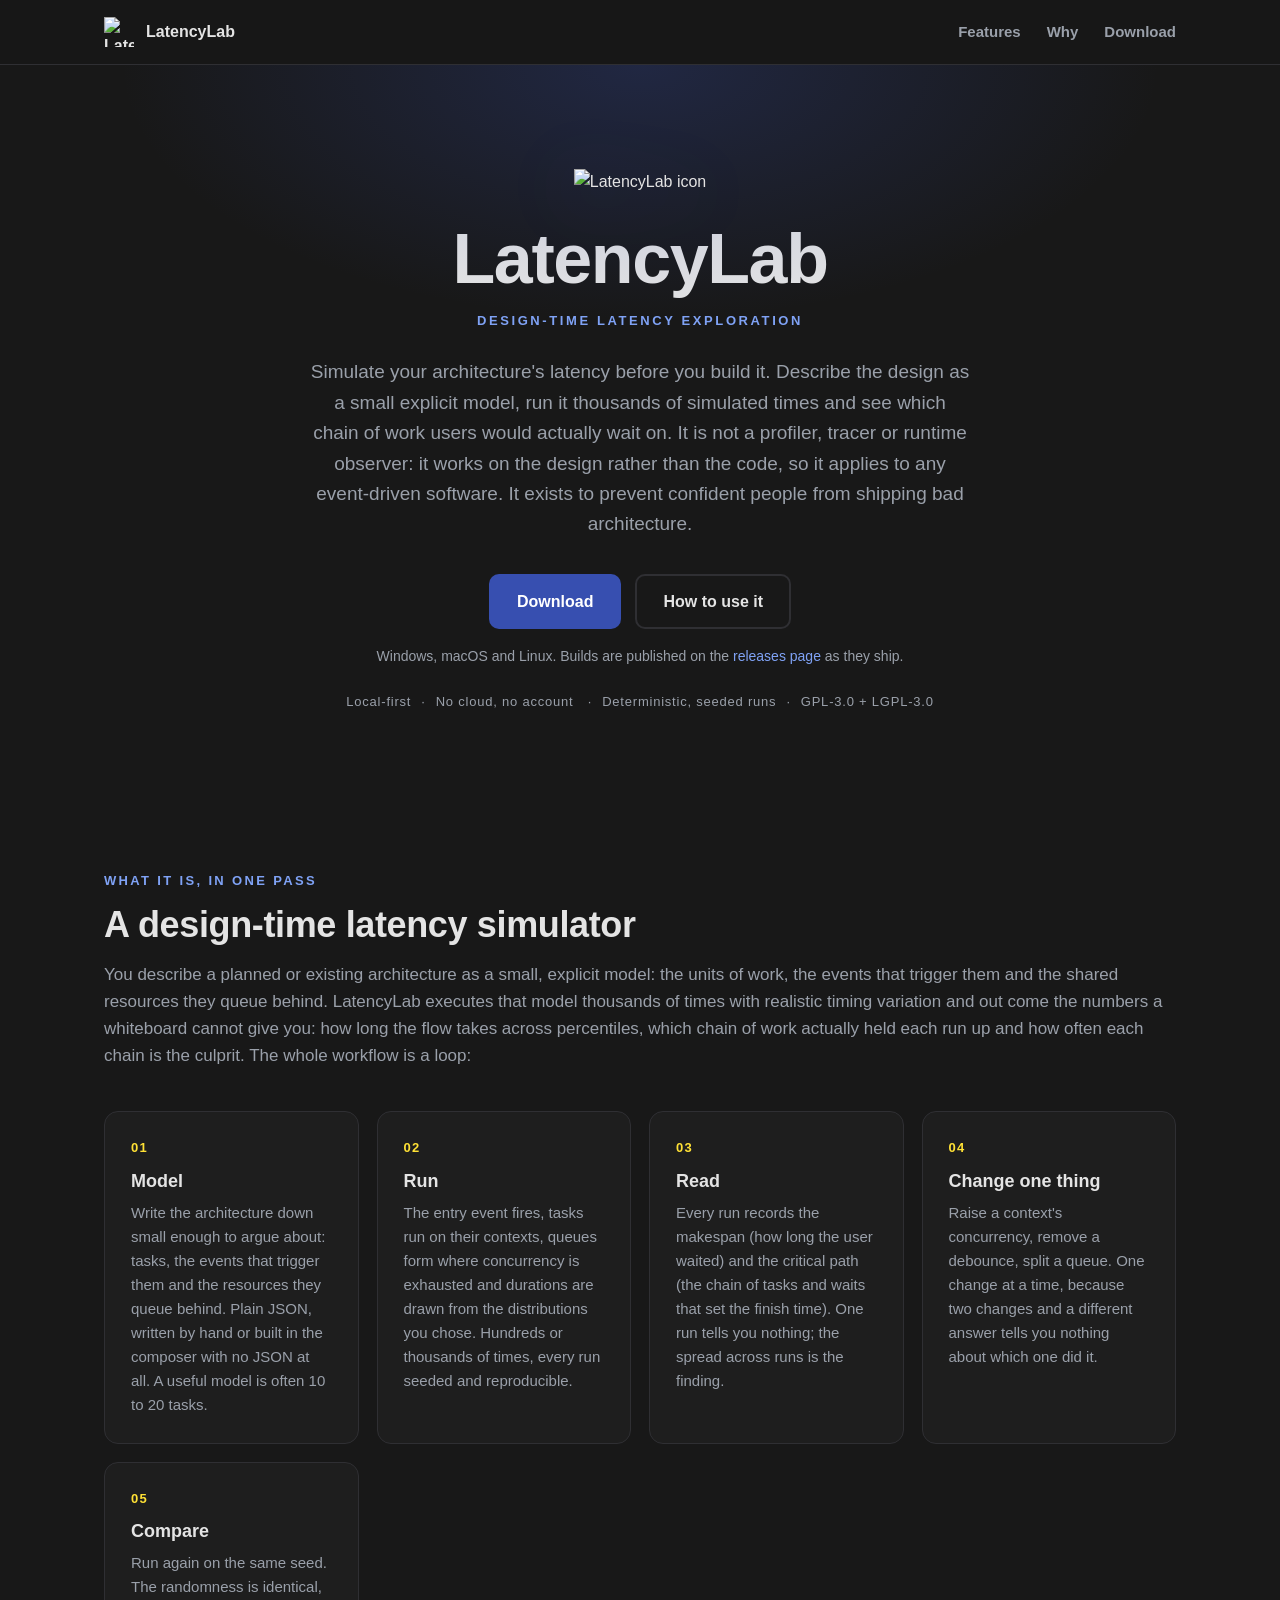
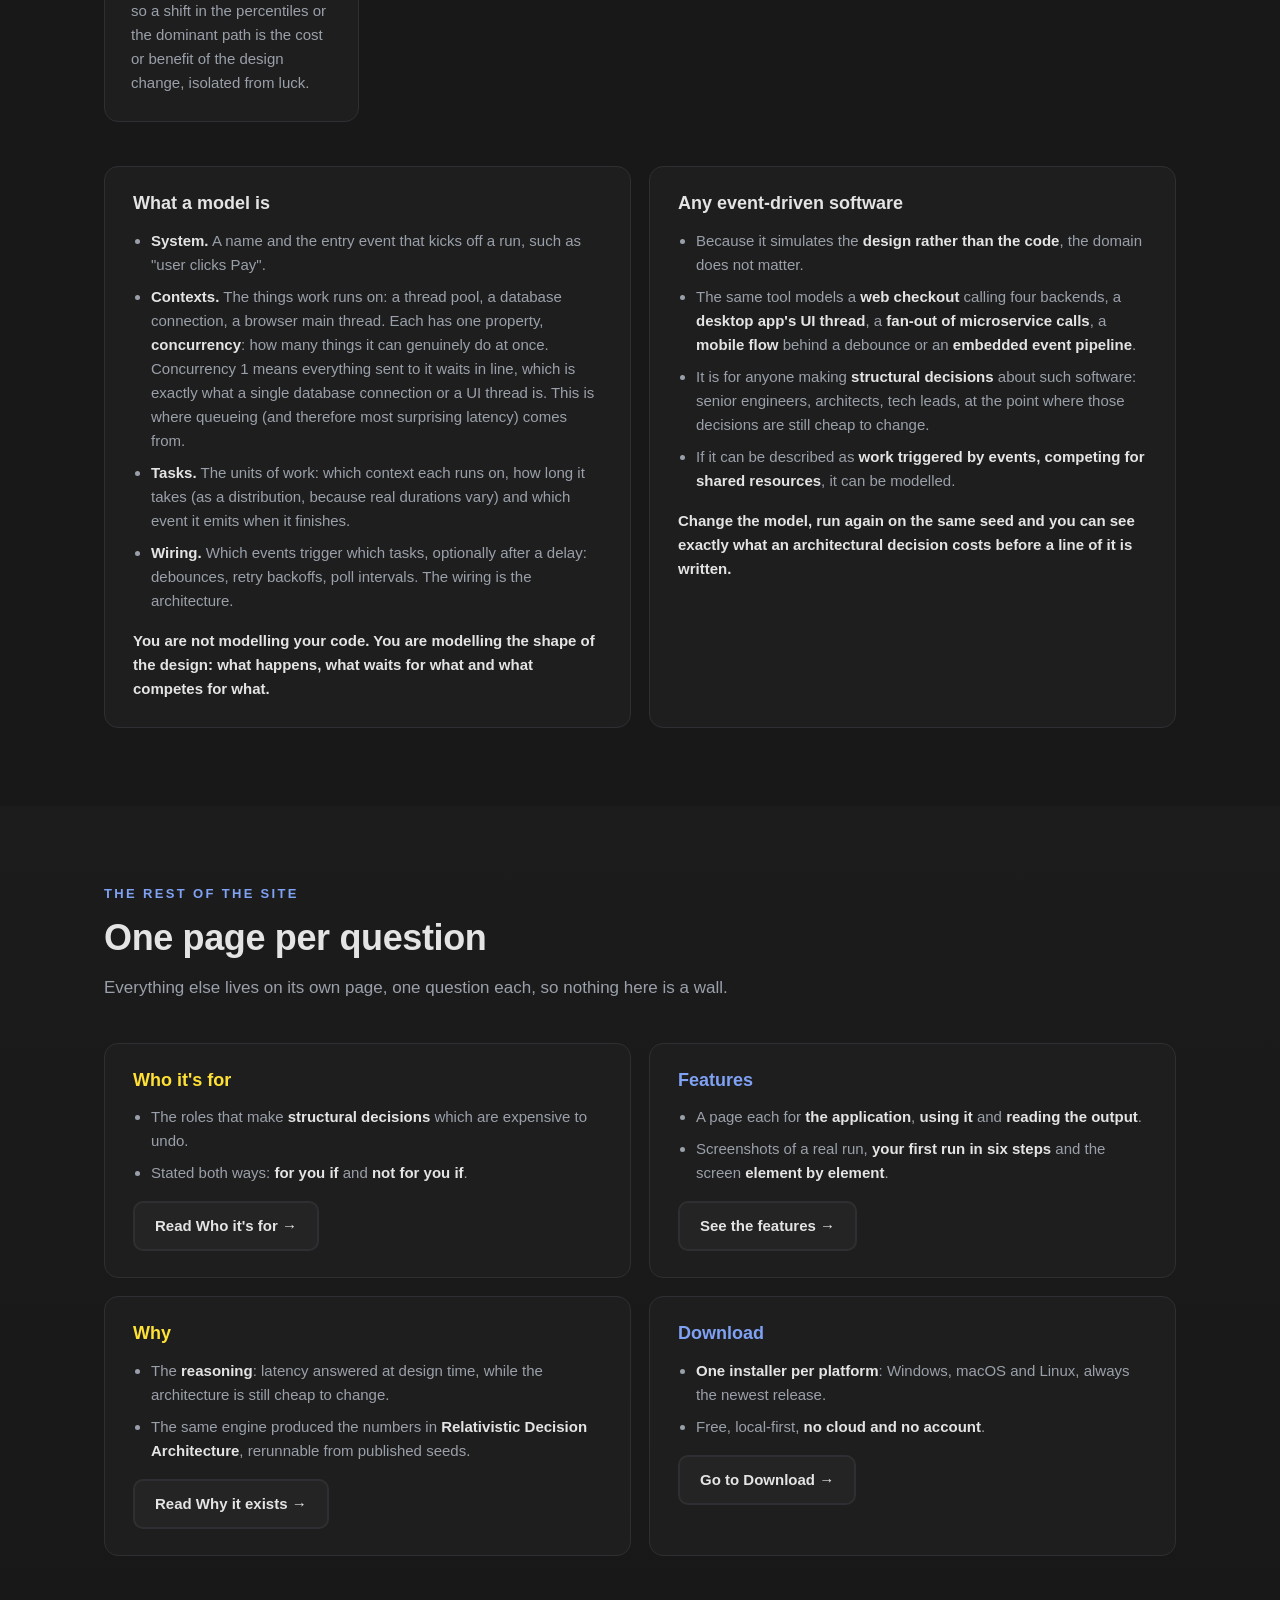
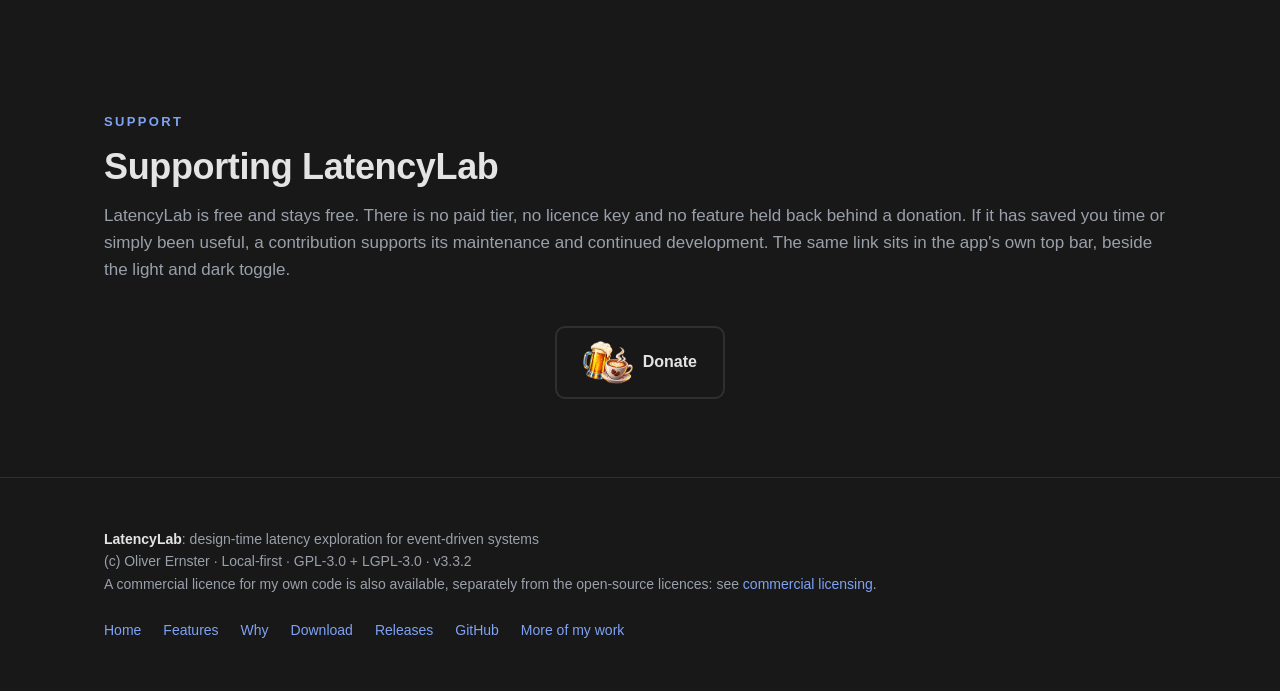
==== docs/index.html @ 225c3cfd "Keep the reading pause on focus and freeze input under a modal Focus reaching help or licence text d" ====
<!DOCTYPE html>
<html lang="en">
<head>
<meta charset="utf-8">
<meta name="viewport" content="width=device-width, initial-scale=1">
<title>LatencyLab: Design-Time Latency Exploration for Event-Driven Systems</title>
<meta name="description" content="LatencyLab simulates explicit models of your software architecture (tasks, events, queues, contention) thousands of times, to show where users would wait and why, before the code exists.">
<meta name="author" content="Oliver Ernster">
<meta name="robots" content="index, follow">
<meta name="theme-color" content="#181818">
<link rel="canonical" href="https://ernster.dev/latencylab/">
<meta property="og:type" content="website">
<meta property="og:site_name" content="LatencyLab">
<meta property="og:title" content="LatencyLab: Design-Time Latency Exploration for Event-Driven Systems">
<meta property="og:description" content="LatencyLab simulates explicit models of your software architecture (tasks, events, queues, contention) thousands of times, to show where users would wait and why, before the code exists.">
<meta property="og:url" content="https://ernster.dev/latencylab/">
<meta property="og:image" content="https://ernster.dev/latencylab/assets/latencylab-ui.png">
<meta property="og:image:alt" content="The LatencyLab UI showing a makespan distribution, critical-path frequencies and percentiles">
<meta name="twitter:card" content="summary_large_image">
<meta name="twitter:title" content="LatencyLab: Design-Time Latency Exploration">
<meta name="twitter:description" content="Simulate your architecture's latency before you build it. Models of tasks, events, queues and contention, run thousands of times to show where users would wait and why.">
<meta name="twitter:image" content="https://ernster.dev/latencylab/assets/latencylab-ui.png">
<link rel="icon" type="image/svg+xml" href="assets/latencylab.svg">
<link rel="stylesheet" href="styles.css?v=7b847c4937">
<script type="application/ld+json">{"@context": "https://schema.org", "@type": "SoftwareApplication", "name": "LatencyLab", "applicationCategory": "DeveloperApplication", "operatingSystem": "Windows, macOS, Linux", "description": "LatencyLab simulates explicit models of your software architecture (tasks, events, queues, contention) thousands of times, to show where users would wait and why, before the code exists.", "url": "https://ernster.dev/latencylab/", "image": "https://ernster.dev/latencylab/assets/latencylab-ui.png", "isAccessibleForFree": true, "offers": {"@type": "Offer", "price": "0", "priceCurrency": "GBP"}, "author": {"@type": "Person", "name": "Oliver Ernster", "url": "https://www.crankthecode.com/"}, "audience": {"@type": "Audience", "audienceType": "Senior engineers, software architects, CTOs and technical leaders"}, "keywords": "latency, simulation, design-time, event-driven systems, architecture, critical path, percentiles, deterministic scheduling", "license": "https://www.gnu.org/licenses/gpl-3.0.html"}</script>
</head>
<body>
<header class="nav">
  <div class="container nav-inner">
    <a class="brand" href="#top">
      <img src="assets/latencylab.svg" alt="LatencyLab icon">LatencyLab</a>
    <nav class="nav-links">
      <a href="features.html">Features</a>
      <a href="why.html">Why</a>
      <a href="download.html">Download</a>
    </nav>
  </div>
</header>
<main id="top">
  <section class="hero">
    <div class="container">
      <img class="logo" src="assets/latencylab.svg" alt="LatencyLab icon">
      <h1>LatencyLab</h1>
      <div class="tagline">Design-Time Latency Exploration</div>
      <p class="lede">Simulate your architecture's latency before you build it.
        Describe the design as a small explicit model, run it thousands of
        simulated times and see which chain of work users would actually wait
        on. It is not a profiler, tracer or runtime observer: it works on the
        design rather than the code, so it applies to any event-driven software.
        It exists to prevent confident people from shipping bad
        architecture.</p>
      <div class="cta">
        <a class="btn btn-primary" href="download.html">Download</a>
        <a class="btn btn-ghost" href="guide.html">How to use it</a>
      </div>
      <p class="release-note">Windows, macOS and Linux. Builds are published on the
        <a href="https://github.com/oernster/latencylab/releases">releases page</a> as they ship.</p>
      <div class="badges">
        <span>Local-first</span>·<span>No cloud, no account</span>
        ·<span>Deterministic, seeded runs</span>·<span>GPL-3.0 + LGPL-3.0</span>
      </div>
    </div>
  </section>

  <section id="onepass">
    <div class="container">
      <div class="eyebrow">What it is, in one pass</div>
      <h2 class="section-title">A design-time latency simulator</h2>
      <p class="section-sub">You describe a planned or existing architecture as
        a small, explicit model: the units of work, the events that trigger them
        and the shared resources they queue behind. LatencyLab executes that
        model thousands of times with realistic timing variation and out come
        the numbers a whiteboard cannot give you: how long the flow takes across
        percentiles, which chain of work actually held each run up and how often
        each chain is the culprit. The whole workflow is a loop:</p>
      <div class="features">
        <div class="feature"><div class="fnum">01</div><h3>Model</h3><p>Write the architecture down small enough to argue about: tasks, the events that trigger them and the resources they queue behind. Plain JSON, written by hand or built in the composer with no JSON at all. A useful model is often 10 to 20 tasks.</p></div>
        <div class="feature"><div class="fnum">02</div><h3>Run</h3><p>The entry event fires, tasks run on their contexts, queues form where concurrency is exhausted and durations are drawn from the distributions you chose. Hundreds or thousands of times, every run seeded and reproducible.</p></div>
        <div class="feature"><div class="fnum">03</div><h3>Read</h3><p>Every run records the makespan (how long the user waited) and the critical path (the chain of tasks and waits that set the finish time). One run tells you nothing; the spread across runs is the finding.</p></div>
        <div class="feature"><div class="fnum">04</div><h3>Change one thing</h3><p>Raise a context's concurrency, remove a debounce, split a queue. One change at a time, because two changes and a different answer tells you nothing about which one did it.</p></div>
        <div class="feature"><div class="fnum">05</div><h3>Compare</h3><p>Run again on the same seed. The randomness is identical, so a shift in the percentiles or the dominant path is the cost or benefit of the design change, isolated from luck.</p></div>
      </div>
      <div class="split">
        <div class="panel">
          <h3>What a model is</h3>
          <ul>
            <li><b>System.</b> A name and the entry event that kicks off a run, such as "user clicks Pay".</li>
            <li><b>Contexts.</b> The things work runs on: a thread pool, a database connection, a browser main thread. Each has one property, <b>concurrency</b>: how many things it can genuinely do at once. Concurrency 1 means everything sent to it waits in line, which is exactly what a single database connection or a UI thread is. This is where queueing (and therefore most surprising latency) comes from.</li>
            <li><b>Tasks.</b> The units of work: which context each runs on, how long it takes (as a distribution, because real durations vary) and which event it emits when it finishes.</li>
            <li><b>Wiring.</b> Which events trigger which tasks, optionally after a delay: debounces, retry backoffs, poll intervals. The wiring is the architecture.</li>
          </ul>
          <p>You are not modelling your code. You are modelling the shape of the design: what happens, what waits for what and what competes for what.</p>
        </div>
        <div class="panel">
          <h3>Any event-driven software</h3>
          <ul>
            <li>Because it simulates the <b>design rather than the code</b>, the domain does not matter.</li>
            <li>The same tool models a <b>web checkout</b> calling four backends, a <b>desktop app's UI thread</b>, a <b>fan-out of microservice calls</b>, a <b>mobile flow</b> behind a debounce or an <b>embedded event pipeline</b>.</li>
            <li>It is for anyone making <b>structural decisions</b> about such software: senior engineers, architects, tech leads, at the point where those decisions are still cheap to change.</li>
            <li>If it can be described as <b>work triggered by events, competing for shared resources</b>, it can be modelled.</li>
          </ul>
          <p>Change the model, run again on the same seed and you can see exactly what an architectural decision costs before a line of it is written.</p>
        </div>
      </div>
    </div>
  </section>

  <section id="explore" class="alt">
    <div class="container">
      <div class="eyebrow">The rest of the site</div>
      <h2 class="section-title">One page per question</h2>
      <p class="section-sub">Everything else lives on its own page, one question
        each, so nothing here is a wall.</p>
      <div class="split">
        <div class="panel is-for">
          <h3>Who it's for</h3>
          <ul>
            <li>The roles that make <b>structural decisions</b> which are expensive to undo.</li>
            <li>Stated both ways: <b>for you if</b> and <b>not for you if</b>.</li>
          </ul>
          <p><a class="btn btn-panel" href="who.html">Read Who it's for &rarr;</a></p>
        </div>
        <div class="panel not-for">
          <h3>Features</h3>
          <ul>
            <li>A page each for <b>the application</b>, <b>using it</b> and <b>reading the output</b>.</li>
            <li>Screenshots of a real run, <b>your first run in six steps</b> and the screen <b>element by element</b>.</li>
          </ul>
          <p><a class="btn btn-panel" href="features.html">See the features &rarr;</a></p>
        </div>
      </div>
      <div class="split">
        <div class="panel is-for">
          <h3>Why</h3>
          <ul>
            <li>The <b>reasoning</b>: latency answered at design time, while the architecture is still cheap to change.</li>
            <li>The same engine produced the numbers in <b>Relativistic Decision Architecture</b>, rerunnable from published seeds.</li>
          </ul>
          <p><a class="btn btn-panel" href="why.html">Read Why it exists &rarr;</a></p>
        </div>
        <div class="panel not-for">
          <h3>Download</h3>
          <ul>
            <li><b>One installer per platform</b>: Windows, macOS and Linux, always the newest release.</li>
            <li>Free, local-first, <b>no cloud and no account</b>.</li>
          </ul>
          <p><a class="btn btn-panel" href="download.html">Go to Download &rarr;</a></p>
        </div>
      </div>
    </div>
  </section>
  <section id="support">
    <div class="container">
      <div class="eyebrow">Support</div>
      <h2 class="section-title">Supporting LatencyLab</h2>
      <p class="section-sub">LatencyLab is free and stays free. There is no paid tier, no licence key and no
        feature held back behind a donation. If it has saved you time or simply been useful, a
        contribution supports its maintenance and continued development. The same link sits in
        the app's own top bar, beside the light and dark toggle.</p>
      <div class="cta">
        <a class="btn btn-ghost btn-donate" href="https://www.paypal.com/ncp/payment/Y275VZ7R2NUNW"><img src="donate.png" alt="">Donate</a>
      </div>
    </div>
  </section>
</main>
<footer>
  <div class="container footer-inner">
    <div>
      <strong>LatencyLab</strong>: design-time latency exploration for event-driven systems<br>
      (c) Oliver Ernster · Local-first · GPL-3.0 + LGPL-3.0 · v<!--VERSION-->3.3.2<!--/VERSION--><br>
      A commercial licence for my own code is also available, separately from the open-source licences: see <a href="https://ernster.dev/commercial-licensing.html">commercial licensing</a>.
    </div>
    <div class="footer-links">
      <a href="./">Home</a>
      <a href="features.html">Features</a>
      <a href="why.html">Why</a>
      <a href="download.html">Download</a>
      <a href="https://github.com/oernster/latencylab/releases">Releases</a>
      <a href="https://github.com/oernster/latencylab">GitHub</a>
      <a href="https://ernster.dev/">More of my work</a>
    </div>
  </div>
</footer>
</body>
</html>
---- docs/styles.css ----
/* LatencyLab GitHub Pages site. Dark, royal-blue-accented, matching the app
   theme: `--accent` is the application's `primary` token, the fill every
   filled control takes. */
:root {
  --bg: #181818;
  --surface: #1e1e1e;
  --raised: #242424;
  --border: #2f2f33;
  --text: #e4e4e4;
  --muted: #9aa0aa;
  --accent: #374fb0;
  --accent-bright: #7fa2f5;
  /* The application's own accent. Banana yellow, matching latencylab_ui's
     `accent` token; `--banana-ink` is what goes on top of it, because the
     yellow is far too light to carry white. */
  --banana: #ffe135;
  --banana-bright: #ffee7a;
  --banana-ink: #1a1a1a;
  --maxw: 1120px;
  --radius: 14px;
  --font: -apple-system, BlinkMacSystemFont, "Segoe UI", Roboto, Inter,
    "Helvetica Neue", Arial, sans-serif;
  --mono: "SFMono-Regular", "Consolas", "Liberation Mono", Menlo, monospace;
}
* { box-sizing: border-box; }
html { scroll-behavior: smooth; }
body {
  margin: 0;
  background: var(--bg);
  color: var(--text);
  font-family: var(--font);
  line-height: 1.6;
  -webkit-font-smoothing: antialiased;
}
a { color: var(--accent-bright); text-decoration: none; }
a:hover { color: var(--banana-bright); }
h1, h2, h3, h4 { line-height: 1.2; }
.container { max-width: var(--maxw); margin: 0 auto; padding: 0 24px; }

header.nav {
  position: sticky;
  top: 0;
  z-index: 10;
  background: rgba(24, 24, 24, 0.82);
  backdrop-filter: blur(10px);
  border-bottom: 1px solid var(--border);
}
.nav-inner {
  display: flex;
  align-items: center;
  justify-content: space-between;
  height: 64px;
}
.brand {
  display: flex;
  align-items: center;
  gap: 12px;
  font-weight: 700;
  color: var(--text);
}
.brand img { width: 30px; height: 30px; }
.nav-links { display: flex; gap: 26px; align-items: center; }
.nav-links a { color: var(--muted); font-weight: 600; font-size: 15px; }
.nav-links a:hover { color: var(--accent-bright); }

.hero {
  position: relative;
  text-align: center;
  padding: 104px 0 80px;
  overflow: hidden;
}
.hero::before {
  content: "";
  position: absolute;
  inset: 0;
  background: radial-gradient(
    58% 50% at 50% 0,
    rgba(55, 79, 176, 0.28),
    transparent 70%
  );
  pointer-events: none;
}
.hero .logo {
  width: 112px;
  height: 112px;
  margin-bottom: 22px;
  filter: drop-shadow(0 10px 34px rgba(55, 79, 176, 0.42));
}
.hero h1 {
  font-size: clamp(42px, 7vw, 70px);
  margin: 0;
  letter-spacing: -0.02em;
}
.tagline {
  color: var(--accent-bright);
  font-weight: 700;
  letter-spacing: 0.2em;
  text-transform: uppercase;
  font-size: 13px;
  margin-top: 10px;
}
.lede {
  max-width: 660px;
  margin: 26px auto 0;
  color: var(--muted);
  font-size: 19px;
}
.cta {
  display: flex;
  gap: 14px;
  justify-content: center;
  margin-top: 34px;
  flex-wrap: wrap;
}
.btn {
  display: inline-block;
  padding: 13px 26px;
  border-radius: 10px;
  font-weight: 700;
  border: 2px solid transparent;
  transition: 0.15s ease;
}
.btn-primary { background: var(--accent); color: #ffffff; }
.btn-primary:hover { background: var(--banana); color: var(--banana-ink); }
.btn-ghost { border-color: var(--border); color: var(--text); }
.btn-ghost:hover { border-color: var(--accent); color: var(--accent-bright); }
/* The donate button carries artwork before its label. The mark is sized in em
   against the button's own type; at one line box the artwork could not be read,
   so it takes 2.7em and the button is deliberately taller than a text-only one. */
.btn-donate { display: inline-flex; align-items: center; gap: 10px; }
.btn-donate img { display: block; height: 2.7em; width: auto; }
/* A call to action inside a panel. It was a line of text that happened to be a
   link, which asks the reader to discover it; this is a pressable that says so
   before the click. It lifts under the pointer and sits back down while held.
   The highlight is the same banana the primary button already uses, so the site
   has one hover language rather than two. */
.btn-panel {
  background: var(--raised);
  border-color: var(--border);
  color: var(--text);
  padding: 11px 20px;
  font-size: 15px;
}
.btn-panel:hover {
  background: var(--banana);
  border-color: var(--banana-bright);
  color: var(--banana-ink);
  transform: translateY(-1px);
}
.btn-panel:focus-visible {
  outline: none;
  border-color: var(--banana);
  color: var(--text);
}
.btn-panel:active {
  background: var(--banana-bright);
  transform: translateY(1px);
}
/* The cross-page pill row every inner page ends with: the title-bar links
   repeated as visible, pressable pills, so no page is reachable only from the
   navigation bar. Colours and hover are btn-panel's, so the site keeps one
   hover language; only the shape differs. */
.pillnav { display: flex; flex-wrap: wrap; gap: 12px; }
.pillnav .btn { border-radius: 999px; }

.badges {
  margin-top: 24px;
  color: var(--muted);
  font-size: 13px;
  letter-spacing: 0.06em;
}
.badges span { margin: 0 10px; }
.release-note { margin-top: 16px; color: var(--muted); font-size: 14px; }

section { padding: 78px 0; }
section.alt {
  background: linear-gradient(180deg, rgba(30, 30, 30, 0.6), transparent);
}
.eyebrow {
  color: var(--accent-bright);
  font-weight: 700;
  letter-spacing: 0.18em;
  text-transform: uppercase;
  font-size: 13px;
  margin-bottom: 12px;
}
.section-title {
  font-size: clamp(28px, 4vw, 36px);
  margin: 0 0 14px;
  letter-spacing: -0.01em;
}
.section-sub {
  color: var(--muted);
  margin: 0 0 42px;
  max-width: none;
  font-size: 17px;
}

.features {
  display: grid;
  grid-template-columns: repeat(auto-fit, minmax(240px, 1fr));
  gap: 18px;
}
/* A grid that follows another grid inside one section needs its own breathing
   room: the grids carry gaps between their own cells but no outer margin, so
   stacked they sit flush against each other. */
.features + .split { margin-top: 44px; }
.split + .split { margin-top: 18px; }
.feature {
  background: var(--surface);
  border: 1px solid var(--border);
  border-radius: var(--radius);
  padding: 26px;
}
.feature .fnum {
  color: var(--banana);
  font-weight: 700;
  font-size: 13px;
  letter-spacing: 0.1em;
}
.feature h3 { margin: 12px 0 8px; font-size: 18px; }
.feature p { margin: 0; color: var(--muted); font-size: 15px; }

/* Two-column "who it is / is not for" */
.split {
  display: grid;
  grid-template-columns: repeat(auto-fit, minmax(300px, 1fr));
  gap: 18px;
}
.panel {
  background: var(--surface);
  border: 1px solid var(--border);
  border-radius: var(--radius);
  padding: 26px 28px;
}
.panel h3 { margin: 0 0 14px; font-size: 18px; }
.panel.is-for h3 { color: var(--banana); }
.panel.not-for h3 { color: var(--accent-bright); }
.panel ul { margin: 0; padding-left: 18px; }
.panel li { color: var(--muted); margin-bottom: 8px; font-size: 15px; }
.panel li b { color: var(--text); font-weight: 600; }
.panel p { margin: 16px 0 0; font-size: 15px; font-weight: 600; }
/* The Features hub's gateway panels each lead to a page of their own, so the
   button sits at the panel's foot and the three line up whatever the length
   above them. */
.gateways .panel { display: flex; flex-direction: column; }
.gateways .panel p { margin-top: auto; padding-top: 16px; }

/* Where a detail page sits: the Features hub, then itself. The section after
   it gives up most of its top padding, since the trail already opens the page. */
.crumb { padding-top: 32px; color: var(--muted); font-size: 14px; }
.crumb + section { padding-top: 32px; }

.shots { display: grid; gap: 44px; }
.shot figure { margin: 0; }
.frame {
  background: var(--raised);
  border: 1px solid var(--border);
  border-radius: var(--radius);
  overflow: hidden;
  box-shadow: 0 28px 64px rgba(0, 0, 0, 0.5);
}
.frame .bar {
  display: flex;
  gap: 7px;
  padding: 12px 15px;
  border-bottom: 1px solid var(--border);
  background: var(--surface);
}
.frame .bar i {
  width: 11px;
  height: 11px;
  border-radius: 50%;
  background: var(--border);
}
.frame img { display: block; width: 100%; height: auto; }
/* A shot narrower than the column, held near its own pixel size rather than
   stretched up to fill it, which only makes a screenshot soft. */
.shot.narrow .frame { max-width: 900px; margin: 0 auto; }
.shot.narrow figcaption { margin-left: auto; margin-right: auto; }
.shot figcaption {
  color: var(--muted);
  margin-top: 16px;
  font-size: 15px;
  max-width: 820px;
}
.shot figcaption b { color: var(--text); }

/* Outputs */
.outputs {
  display: grid;
  grid-template-columns: repeat(auto-fit, minmax(240px, 1fr));
  gap: 18px;
  margin-bottom: 34px;
}
.output {
  background: var(--surface);
  border: 1px solid var(--border);
  border-radius: var(--radius);
  padding: 22px 24px;
}
.output code {
  font-family: var(--mono);
  color: var(--banana-bright);
  font-size: 14px;
  font-weight: 700;
}
.output p { margin: 10px 0 0; color: var(--muted); font-size: 15px; }

/* Downloads. One card per platform, each pointing at GitHub's
   releases/latest/download redirect, so the links never go stale and the page
   needs no edit when a release ships. */
.dl-version {
  display: inline-block;
  margin-top: 4px;
  font-size: 14px;
  color: var(--accent-bright);
  border: 1px solid var(--border);
  border-radius: 999px;
  padding: 4px 14px;
}
.downloads {
  display: grid;
  grid-template-columns: repeat(auto-fit, minmax(260px, 1fr));
  gap: 16px;
  margin-top: 28px;
}
.dl-card {
  background: var(--surface);
  border: 1px solid var(--border);
  border-radius: var(--radius);
  padding: 24px 20px;
  text-align: center;
  display: flex;
  flex-direction: column;
  gap: 6px;
}
.dl-card .ico { font-size: 30px; }
.dl-card h3 { margin: 4px 0 0; font-size: 18px; }
.dl-card .req { color: var(--muted); font-size: 13px; margin: 0; }
.dl-card .btn { margin: 14px auto 4px; }
.dl-card .meta {
  color: var(--muted);
  font-size: 12.5px;
  min-height: 1.2em;
  margin: 0;
}
.dl-card .how { color: var(--muted); font-size: 13px; margin: 8px 0 0; }
.dl-card code {
  background: var(--bg);
  border: 1px solid var(--border);
  border-radius: 6px;
  padding: 1px 6px;
  font-size: 12px;
  color: var(--text);
}
.dl-links {
  text-align: center;
  color: var(--muted);
  font-size: 14px;
  margin: 18px 0 0;
}

footer {
  border-top: 1px solid var(--border);
  padding: 50px 0;
  color: var(--muted);
  font-size: 14px;
}
.footer-inner {
  display: flex;
  justify-content: space-between;
  gap: 24px;
  flex-wrap: wrap;
  align-items: center;
}
.footer-inner strong { color: var(--text); }
.footer-links { display: flex; gap: 22px; flex-wrap: wrap; }

/* The bar holds three links, which fit a phone once the gaps and type close
   up a little; none needs hiding. */
@media (max-width: 640px) {
  .nav-links { gap: 14px; }
  .nav-links a { font-size: 14px; }
}

/* Long-form prose (the Why this exists page). */
.prose p {
  color: var(--muted, #9aa3af);
  font-size: 16.5px;
  max-width: 820px;
  margin: 0 0 18px;
}
.prose p:last-child { margin-bottom: 0; }

/* Step lists and definition lists (the Using it page), in the same voice as
   the prose around them rather than the browser default. */
.prose h3 {
  margin: 40px 0 14px;
  font-size: 20px;
  color: var(--text);
}
.prose ol,
.prose ul {
  color: var(--muted);
  font-size: 16.5px;
  max-width: 820px;
  margin: 0 0 18px;
  padding-left: 22px;
}
.prose li { margin-bottom: 9px; }
.prose li b,
.prose p b { color: var(--text); font-weight: 600; }
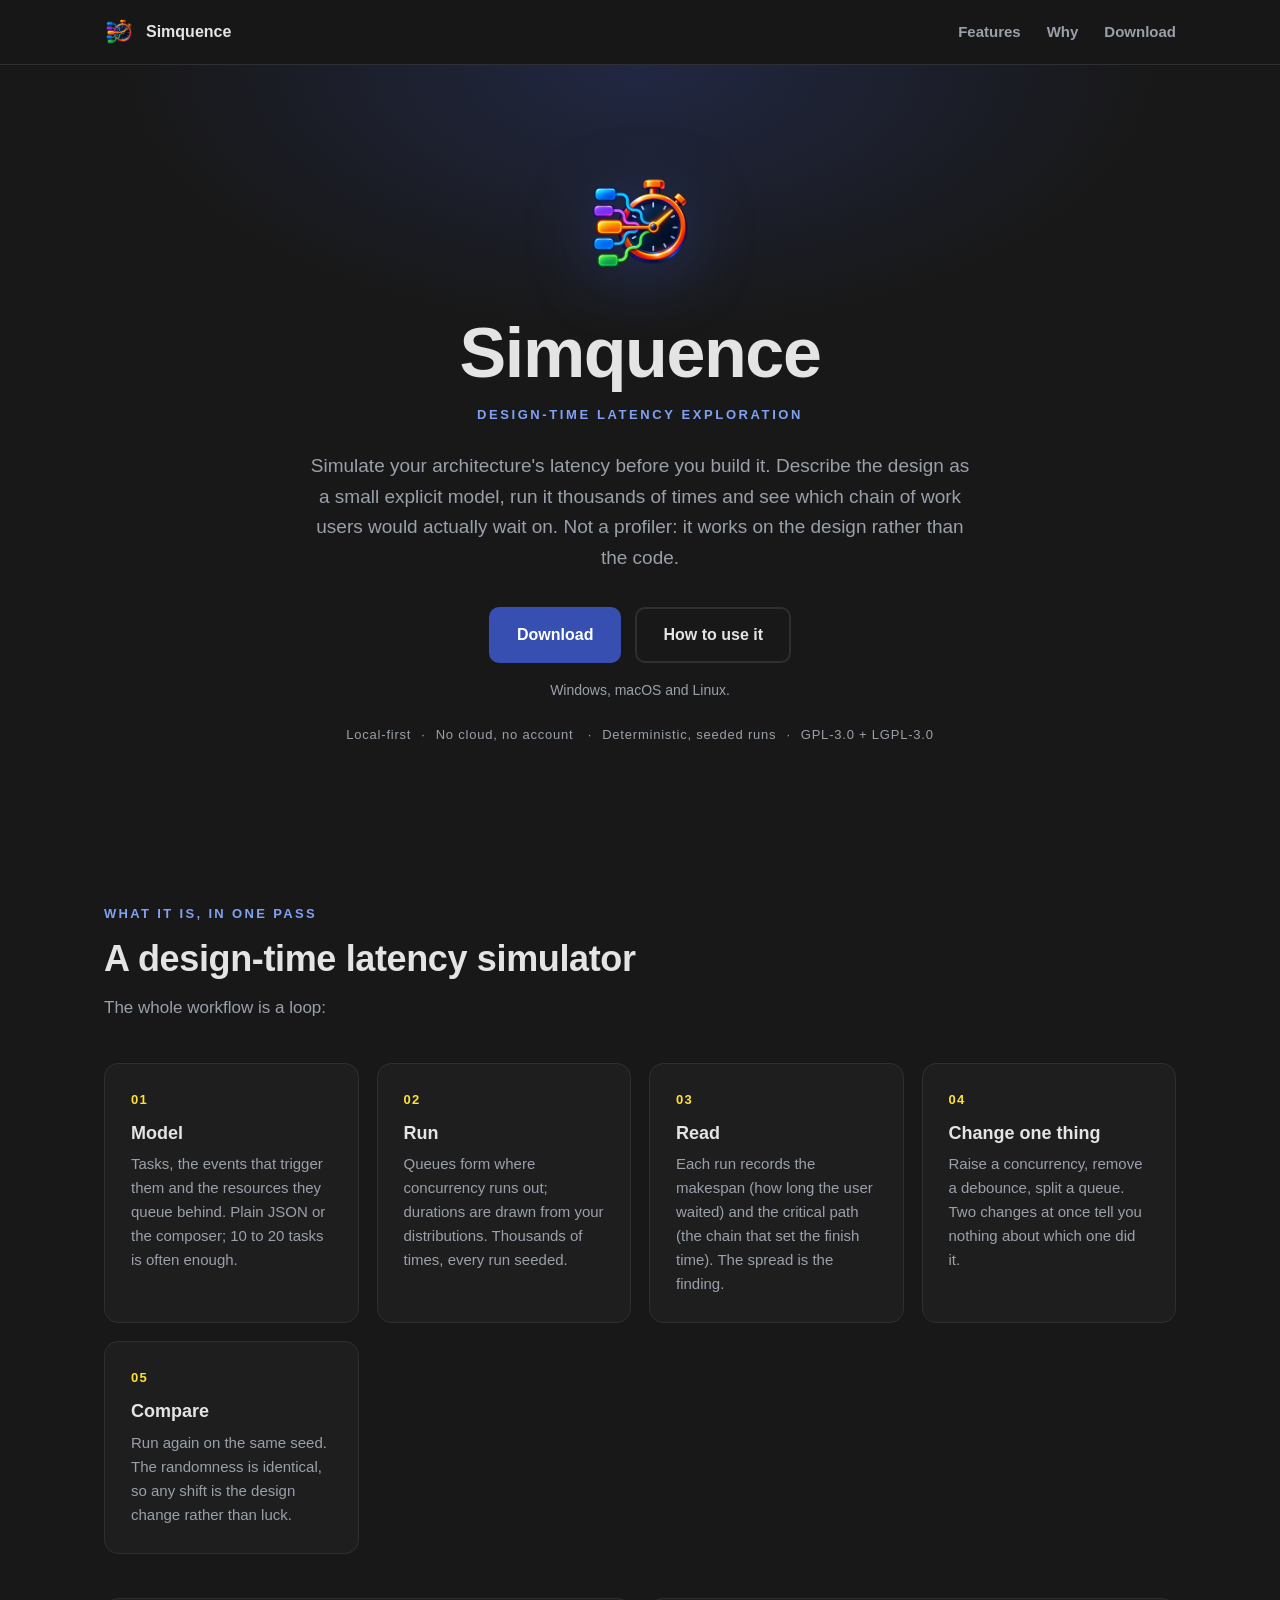
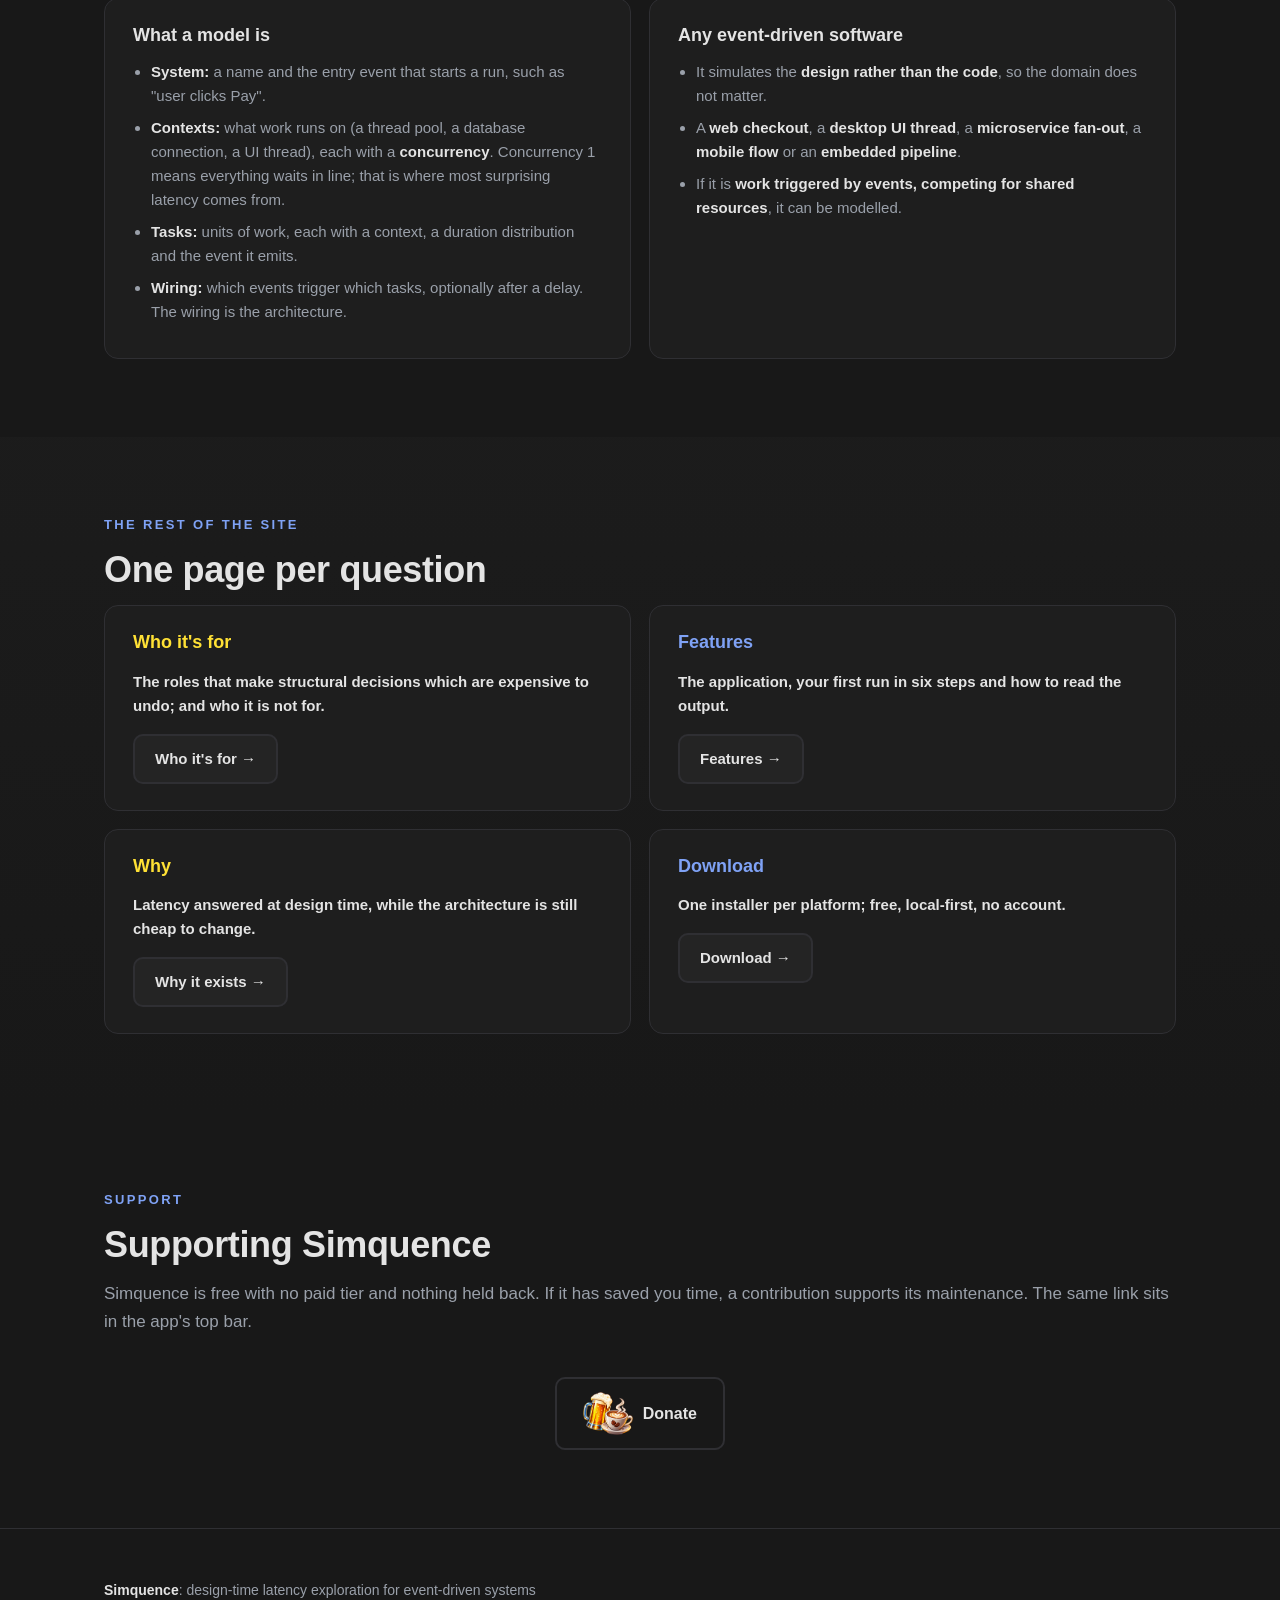
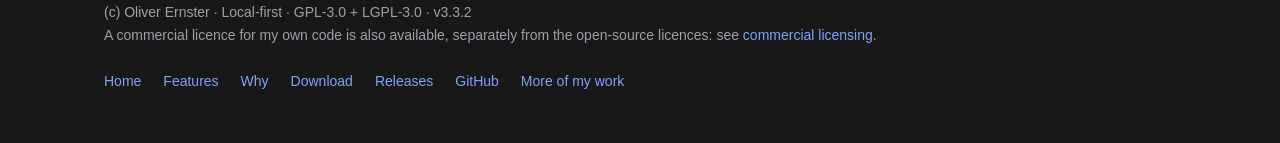
==== commit 1c90c80d: "Rebrand LatencyLab as Simquence Rename the packages, executables, installer, bundle and Flatpak IDs," ====
--- a/docs/index.html
+++ b/docs/index.html
@@ -3,32 +3,32 @@
 <head>
 <meta charset="utf-8">
 <meta name="viewport" content="width=device-width, initial-scale=1">
-<title>LatencyLab: Design-Time Latency Exploration for Event-Driven Systems</title>
-<meta name="description" content="LatencyLab simulates explicit models of your software architecture (tasks, events, queues, contention) thousands of times, to show where users would wait and why, before the code exists.">
+<title>Simquence: Design-Time Latency Exploration for Event-Driven Systems</title>
+<meta name="description" content="Simquence simulates explicit models of your software architecture (tasks, events, queues, contention) thousands of times, to show where users would wait and why, before the code exists.">
 <meta name="author" content="Oliver Ernster">
 <meta name="robots" content="index, follow">
 <meta name="theme-color" content="#181818">
-<link rel="canonical" href="https://ernster.dev/latencylab/">
+<link rel="canonical" href="https://ernster.dev/Simquence/">
 <meta property="og:type" content="website">
-<meta property="og:site_name" content="LatencyLab">
-<meta property="og:title" content="LatencyLab: Design-Time Latency Exploration for Event-Driven Systems">
-<meta property="og:description" content="LatencyLab simulates explicit models of your software architecture (tasks, events, queues, contention) thousands of times, to show where users would wait and why, before the code exists.">
-<meta property="og:url" content="https://ernster.dev/latencylab/">
-<meta property="og:image" content="https://ernster.dev/latencylab/assets/latencylab-ui.png">
-<meta property="og:image:alt" content="The LatencyLab UI showing a makespan distribution, critical-path frequencies and percentiles">
+<meta property="og:site_name" content="Simquence">
+<meta property="og:title" content="Simquence: Design-Time Latency Exploration for Event-Driven Systems">
+<meta property="og:description" content="Simquence simulates explicit models of your software architecture (tasks, events, queues, contention) thousands of times, to show where users would wait and why, before the code exists.">
+<meta property="og:url" content="https://ernster.dev/Simquence/">
+<meta property="og:image" content="https://ernster.dev/Simquence/assets/simquence-ui.png">
+<meta property="og:image:alt" content="The Simquence UI showing a makespan distribution, critical-path frequencies and percentiles">
 <meta name="twitter:card" content="summary_large_image">
-<meta name="twitter:title" content="LatencyLab: Design-Time Latency Exploration">
+<meta name="twitter:title" content="Simquence: Design-Time Latency Exploration">
 <meta name="twitter:description" content="Simulate your architecture's latency before you build it. Models of tasks, events, queues and contention, run thousands of times to show where users would wait and why.">
-<meta name="twitter:image" content="https://ernster.dev/latencylab/assets/latencylab-ui.png">
-<link rel="icon" type="image/svg+xml" href="assets/latencylab.svg">
+<meta name="twitter:image" content="https://ernster.dev/Simquence/assets/simquence-ui.png">
+<link rel="icon" type="image/png" href="assets/simquence.png">
 <link rel="stylesheet" href="styles.css?v=7b847c4937">
-<script type="application/ld+json">{"@context": "https://schema.org", "@type": "SoftwareApplication", "name": "LatencyLab", "applicationCategory": "DeveloperApplication", "operatingSystem": "Windows, macOS, Linux", "description": "LatencyLab simulates explicit models of your software architecture (tasks, events, queues, contention) thousands of times, to show where users would wait and why, before the code exists.", "url": "https://ernster.dev/latencylab/", "image": "https://ernster.dev/latencylab/assets/latencylab-ui.png", "isAccessibleForFree": true, "offers": {"@type": "Offer", "price": "0", "priceCurrency": "GBP"}, "author": {"@type": "Person", "name": "Oliver Ernster", "url": "https://www.crankthecode.com/"}, "audience": {"@type": "Audience", "audienceType": "Senior engineers, software architects, CTOs and technical leaders"}, "keywords": "latency, simulation, design-time, event-driven systems, architecture, critical path, percentiles, deterministic scheduling", "license": "https://www.gnu.org/licenses/gpl-3.0.html"}</script>
+<script type="application/ld+json">{"@context": "https://schema.org", "@type": "SoftwareApplication", "name": "Simquence", "applicationCategory": "DeveloperApplication", "operatingSystem": "Windows, macOS, Linux", "description": "Simquence simulates explicit models of your software architecture (tasks, events, queues, contention) thousands of times, to show where users would wait and why, before the code exists.", "url": "https://ernster.dev/Simquence/", "image": "https://ernster.dev/Simquence/assets/simquence-ui.png", "isAccessibleForFree": true, "offers": {"@type": "Offer", "price": "0", "priceCurrency": "GBP"}, "author": {"@type": "Person", "name": "Oliver Ernster", "url": "https://www.crankthecode.com/"}, "audience": {"@type": "Audience", "audienceType": "Senior engineers, software architects, CTOs and technical leaders"}, "keywords": "latency, simulation, design-time, event-driven systems, architecture, critical path, percentiles, deterministic scheduling", "license": "https://www.gnu.org/licenses/gpl-3.0.html"}</script>
 </head>
 <body>
 <header class="nav">
   <div class="container nav-inner">
     <a class="brand" href="#top">
-      <img src="assets/latencylab.svg" alt="LatencyLab icon">LatencyLab</a>
+      <img src="assets/simquence.png" alt="Simquence icon">Simquence</a>
     <nav class="nav-links">
       <a href="features.html">Features</a>
       <a href="why.html">Why</a>
@@ -39,22 +39,18 @@
 <main id="top">
   <section class="hero">
     <div class="container">
-      <img class="logo" src="assets/latencylab.svg" alt="LatencyLab icon">
-      <h1>LatencyLab</h1>
+      <img class="logo" src="assets/simquence.png" alt="Simquence icon">
+      <h1>Simquence</h1>
       <div class="tagline">Design-Time Latency Exploration</div>
       <p class="lede">Simulate your architecture's latency before you build it.
-        Describe the design as a small explicit model, run it thousands of
-        simulated times and see which chain of work users would actually wait
-        on. It is not a profiler, tracer or runtime observer: it works on the
-        design rather than the code, so it applies to any event-driven software.
-        It exists to prevent confident people from shipping bad
-        architecture.</p>
+        Describe the design as a small explicit model, run it thousands of times
+        and see which chain of work users would actually wait on. Not a
+        profiler: it works on the design rather than the code.</p>
       <div class="cta">
         <a class="btn btn-primary" href="download.html">Download</a>
         <a class="btn btn-ghost" href="guide.html">How to use it</a>
       </div>
-      <p class="release-note">Windows, macOS and Linux. Builds are published on the
-        <a href="https://github.com/oernster/latencylab/releases">releases page</a> as they ship.</p>
+      <p class="release-note">Windows, macOS and Linux.</p>
       <div class="badges">
         <span>Local-first</span>·<span>No cloud, no account</span>
         ·<span>Deterministic, seeded runs</span>·<span>GPL-3.0 + LGPL-3.0</span>
@@ -66,40 +62,31 @@
     <div class="container">
       <div class="eyebrow">What it is, in one pass</div>
       <h2 class="section-title">A design-time latency simulator</h2>
-      <p class="section-sub">You describe a planned or existing architecture as
-        a small, explicit model: the units of work, the events that trigger them
-        and the shared resources they queue behind. LatencyLab executes that
-        model thousands of times with realistic timing variation and out come
-        the numbers a whiteboard cannot give you: how long the flow takes across
-        percentiles, which chain of work actually held each run up and how often
-        each chain is the culprit. The whole workflow is a loop:</p>
+      <p class="section-sub">The whole workflow is a loop:</p>
       <div class="features">
-        <div class="feature"><div class="fnum">01</div><h3>Model</h3><p>Write the architecture down small enough to argue about: tasks, the events that trigger them and the resources they queue behind. Plain JSON, written by hand or built in the composer with no JSON at all. A useful model is often 10 to 20 tasks.</p></div>
-        <div class="feature"><div class="fnum">02</div><h3>Run</h3><p>The entry event fires, tasks run on their contexts, queues form where concurrency is exhausted and durations are drawn from the distributions you chose. Hundreds or thousands of times, every run seeded and reproducible.</p></div>
-        <div class="feature"><div class="fnum">03</div><h3>Read</h3><p>Every run records the makespan (how long the user waited) and the critical path (the chain of tasks and waits that set the finish time). One run tells you nothing; the spread across runs is the finding.</p></div>
-        <div class="feature"><div class="fnum">04</div><h3>Change one thing</h3><p>Raise a context's concurrency, remove a debounce, split a queue. One change at a time, because two changes and a different answer tells you nothing about which one did it.</p></div>
-        <div class="feature"><div class="fnum">05</div><h3>Compare</h3><p>Run again on the same seed. The randomness is identical, so a shift in the percentiles or the dominant path is the cost or benefit of the design change, isolated from luck.</p></div>
+        <div class="feature"><div class="fnum">01</div><h3>Model</h3><p>Tasks, the events that trigger them and the resources they queue behind. Plain JSON or the composer; 10 to 20 tasks is often enough.</p></div>
+        <div class="feature"><div class="fnum">02</div><h3>Run</h3><p>Queues form where concurrency runs out; durations are drawn from your distributions. Thousands of times, every run seeded.</p></div>
+        <div class="feature"><div class="fnum">03</div><h3>Read</h3><p>Each run records the makespan (how long the user waited) and the critical path (the chain that set the finish time). The spread is the finding.</p></div>
+        <div class="feature"><div class="fnum">04</div><h3>Change one thing</h3><p>Raise a concurrency, remove a debounce, split a queue. Two changes at once tell you nothing about which one did it.</p></div>
+        <div class="feature"><div class="fnum">05</div><h3>Compare</h3><p>Run again on the same seed. The randomness is identical, so any shift is the design change rather than luck.</p></div>
       </div>
       <div class="split">
         <div class="panel">
           <h3>What a model is</h3>
           <ul>
-            <li><b>System.</b> A name and the entry event that kicks off a run, such as "user clicks Pay".</li>
-            <li><b>Contexts.</b> The things work runs on: a thread pool, a database connection, a browser main thread. Each has one property, <b>concurrency</b>: how many things it can genuinely do at once. Concurrency 1 means everything sent to it waits in line, which is exactly what a single database connection or a UI thread is. This is where queueing (and therefore most surprising latency) comes from.</li>
-            <li><b>Tasks.</b> The units of work: which context each runs on, how long it takes (as a distribution, because real durations vary) and which event it emits when it finishes.</li>
-            <li><b>Wiring.</b> Which events trigger which tasks, optionally after a delay: debounces, retry backoffs, poll intervals. The wiring is the architecture.</li>
+            <li><b>System:</b> a name and the entry event that starts a run, such as "user clicks Pay".</li>
+            <li><b>Contexts:</b> what work runs on (a thread pool, a database connection, a UI thread), each with a <b>concurrency</b>. Concurrency 1 means everything waits in line; that is where most surprising latency comes from.</li>
+            <li><b>Tasks:</b> units of work, each with a context, a duration distribution and the event it emits.</li>
+            <li><b>Wiring:</b> which events trigger which tasks, optionally after a delay. The wiring is the architecture.</li>
           </ul>
-          <p>You are not modelling your code. You are modelling the shape of the design: what happens, what waits for what and what competes for what.</p>
         </div>
         <div class="panel">
           <h3>Any event-driven software</h3>
           <ul>
-            <li>Because it simulates the <b>design rather than the code</b>, the domain does not matter.</li>
-            <li>The same tool models a <b>web checkout</b> calling four backends, a <b>desktop app's UI thread</b>, a <b>fan-out of microservice calls</b>, a <b>mobile flow</b> behind a debounce or an <b>embedded event pipeline</b>.</li>
-            <li>It is for anyone making <b>structural decisions</b> about such software: senior engineers, architects, tech leads, at the point where those decisions are still cheap to change.</li>
-            <li>If it can be described as <b>work triggered by events, competing for shared resources</b>, it can be modelled.</li>
+            <li>It simulates the <b>design rather than the code</b>, so the domain does not matter.</li>
+            <li>A <b>web checkout</b>, a <b>desktop UI thread</b>, a <b>microservice fan-out</b>, a <b>mobile flow</b> or an <b>embedded pipeline</b>.</li>
+            <li>If it is <b>work triggered by events, competing for shared resources</b>, it can be modelled.</li>
           </ul>
-          <p>Change the model, run again on the same seed and you can see exactly what an architectural decision costs before a line of it is written.</p>
         </div>
       </div>
     </div>
@@ -109,42 +96,28 @@
     <div class="container">
       <div class="eyebrow">The rest of the site</div>
       <h2 class="section-title">One page per question</h2>
-      <p class="section-sub">Everything else lives on its own page, one question
-        each, so nothing here is a wall.</p>
       <div class="split">
         <div class="panel is-for">
           <h3>Who it's for</h3>
-          <ul>
-            <li>The roles that make <b>structural decisions</b> which are expensive to undo.</li>
-            <li>Stated both ways: <b>for you if</b> and <b>not for you if</b>.</li>
-          </ul>
-          <p><a class="btn btn-panel" href="who.html">Read Who it's for &rarr;</a></p>
+          <p>The roles that make <b>structural decisions</b> which are expensive to undo; and who it is not for.</p>
+          <p><a class="btn btn-panel" href="who.html">Who it's for &rarr;</a></p>
         </div>
         <div class="panel not-for">
           <h3>Features</h3>
-          <ul>
-            <li>A page each for <b>the application</b>, <b>using it</b> and <b>reading the output</b>.</li>
-            <li>Screenshots of a real run, <b>your first run in six steps</b> and the screen <b>element by element</b>.</li>
-          </ul>
-          <p><a class="btn btn-panel" href="features.html">See the features &rarr;</a></p>
+          <p>The application, <b>your first run in six steps</b> and how to read the output.</p>
+          <p><a class="btn btn-panel" href="features.html">Features &rarr;</a></p>
         </div>
       </div>
       <div class="split">
         <div class="panel is-for">
           <h3>Why</h3>
-          <ul>
-            <li>The <b>reasoning</b>: latency answered at design time, while the architecture is still cheap to change.</li>
-            <li>The same engine produced the numbers in <b>Relativistic Decision Architecture</b>, rerunnable from published seeds.</li>
-          </ul>
-          <p><a class="btn btn-panel" href="why.html">Read Why it exists &rarr;</a></p>
+          <p>Latency answered at design time, while the architecture is still cheap to change.</p>
+          <p><a class="btn btn-panel" href="why.html">Why it exists &rarr;</a></p>
         </div>
         <div class="panel not-for">
           <h3>Download</h3>
-          <ul>
-            <li><b>One installer per platform</b>: Windows, macOS and Linux, always the newest release.</li>
-            <li>Free, local-first, <b>no cloud and no account</b>.</li>
-          </ul>
-          <p><a class="btn btn-panel" href="download.html">Go to Download &rarr;</a></p>
+          <p><b>One installer per platform</b>; free, local-first, no account.</p>
+          <p><a class="btn btn-panel" href="download.html">Download &rarr;</a></p>
         </div>
       </div>
     </div>
@@ -152,11 +125,10 @@
   <section id="support">
     <div class="container">
       <div class="eyebrow">Support</div>
-      <h2 class="section-title">Supporting LatencyLab</h2>
-      <p class="section-sub">LatencyLab is free and stays free. There is no paid tier, no licence key and no
-        feature held back behind a donation. If it has saved you time or simply been useful, a
-        contribution supports its maintenance and continued development. The same link sits in
-        the app's own top bar, beside the light and dark toggle.</p>
+      <h2 class="section-title">Supporting Simquence</h2>
+      <p class="section-sub">Simquence is free with no paid tier and nothing held back. If it
+        has saved you time, a contribution supports its maintenance. The same link sits in the
+        app's top bar.</p>
       <div class="cta">
         <a class="btn btn-ghost btn-donate" href="https://www.paypal.com/ncp/payment/Y275VZ7R2NUNW"><img src="donate.png" alt="">Donate</a>
       </div>
@@ -166,7 +138,7 @@
 <footer>
   <div class="container footer-inner">
     <div>
-      <strong>LatencyLab</strong>: design-time latency exploration for event-driven systems<br>
+      <strong>Simquence</strong>: design-time latency exploration for event-driven systems<br>
       (c) Oliver Ernster · Local-first · GPL-3.0 + LGPL-3.0 · v<!--VERSION-->3.3.2<!--/VERSION--><br>
       A commercial licence for my own code is also available, separately from the open-source licences: see <a href="https://ernster.dev/commercial-licensing.html">commercial licensing</a>.
     </div>
@@ -175,8 +147,8 @@
       <a href="features.html">Features</a>
       <a href="why.html">Why</a>
       <a href="download.html">Download</a>
-      <a href="https://github.com/oernster/latencylab/releases">Releases</a>
-      <a href="https://github.com/oernster/latencylab">GitHub</a>
+      <a href="https://github.com/oernster/Simquence/releases">Releases</a>
+      <a href="https://github.com/oernster/Simquence">GitHub</a>
       <a href="https://ernster.dev/">More of my work</a>
     </div>
   </div>
--- a/docs/styles.css
+++ b/docs/styles.css
@@ -1,4 +1,4 @@
-/* LatencyLab GitHub Pages site. Dark, royal-blue-accented, matching the app
+/* Simquence GitHub Pages site. Dark, royal-blue-accented, matching the app
    theme: `--accent` is the application's `primary` token, the fill every
    filled control takes. */
 :root {
@@ -10,7 +10,7 @@
   --muted: #9aa0aa;
   --accent: #374fb0;
   --accent-bright: #7fa2f5;
-  /* The application's own accent. Banana yellow, matching latencylab_ui's
+  /* The application's own accent. Banana yellow, matching simquence_ui's
      `accent` token; `--banana-ink` is what goes on top of it, because the
      yellow is far too light to carry white. */
   --banana: #ffe135;
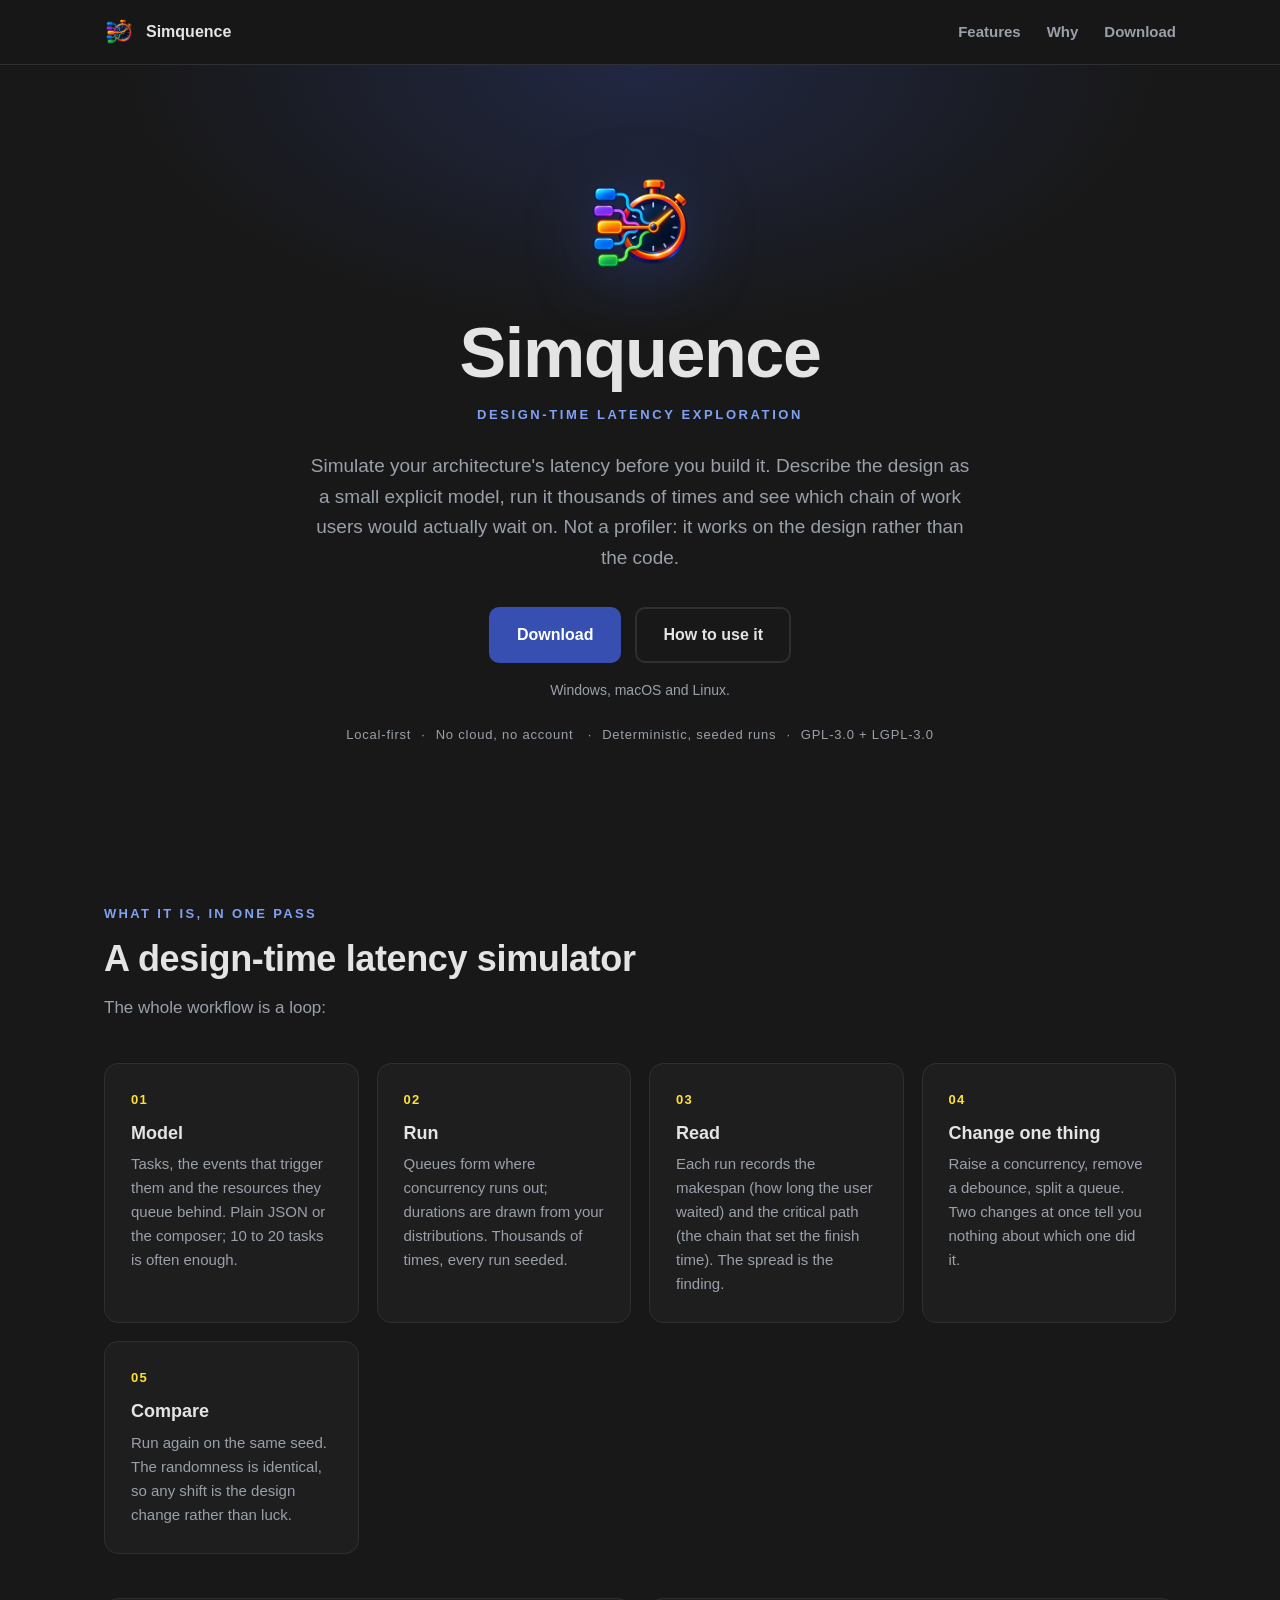
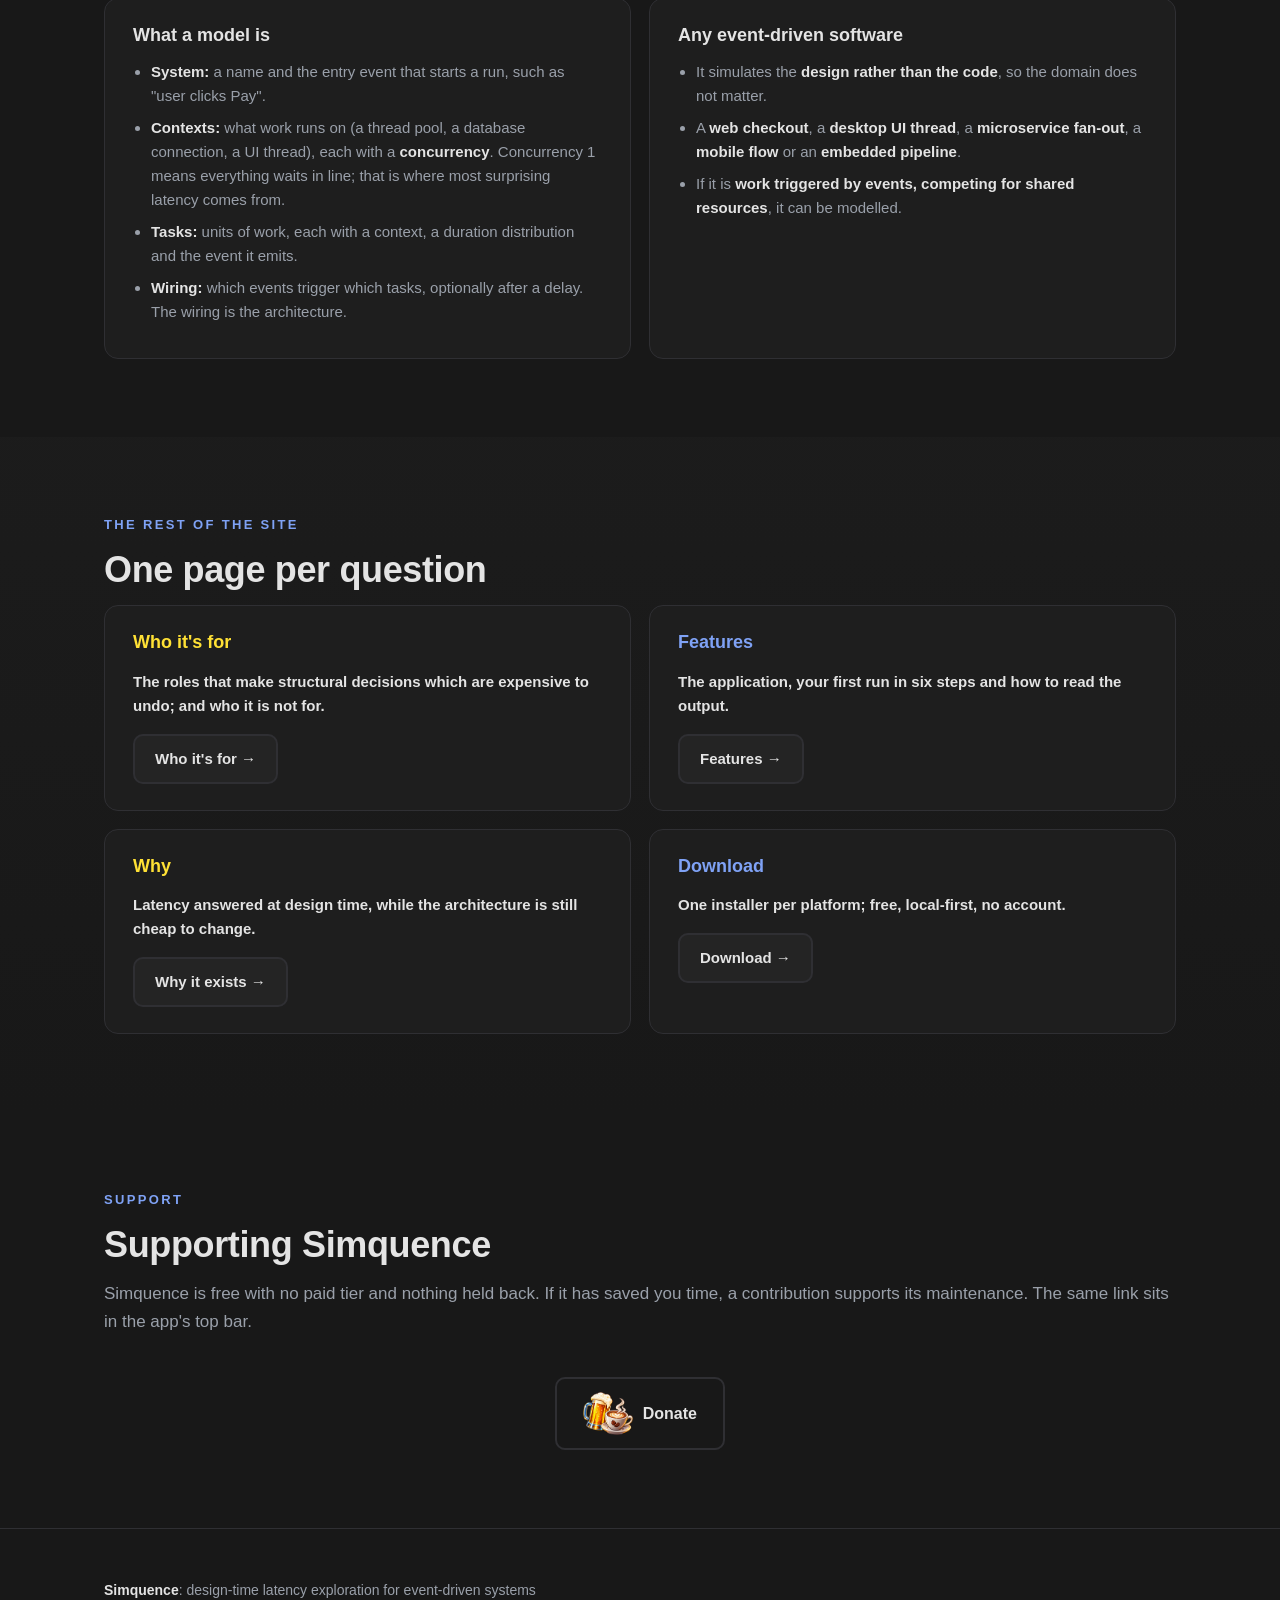
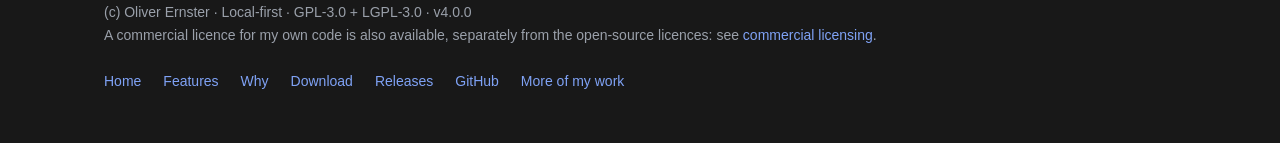
==== commit d61ef763: "Release Simquence as a major version and tighten every document VERSION moves to 4.0.0 for the renam" ====
--- a/docs/index.html
+++ b/docs/index.html
@@ -21,7 +21,7 @@
 <meta name="twitter:description" content="Simulate your architecture's latency before you build it. Models of tasks, events, queues and contention, run thousands of times to show where users would wait and why.">
 <meta name="twitter:image" content="https://ernster.dev/Simquence/assets/simquence-ui.png">
 <link rel="icon" type="image/png" href="assets/simquence.png">
-<link rel="stylesheet" href="styles.css?v=7b847c4937">
+<link rel="stylesheet" href="styles.css?v=5b699966d8">
 <script type="application/ld+json">{"@context": "https://schema.org", "@type": "SoftwareApplication", "name": "Simquence", "applicationCategory": "DeveloperApplication", "operatingSystem": "Windows, macOS, Linux", "description": "Simquence simulates explicit models of your software architecture (tasks, events, queues, contention) thousands of times, to show where users would wait and why, before the code exists.", "url": "https://ernster.dev/Simquence/", "image": "https://ernster.dev/Simquence/assets/simquence-ui.png", "isAccessibleForFree": true, "offers": {"@type": "Offer", "price": "0", "priceCurrency": "GBP"}, "author": {"@type": "Person", "name": "Oliver Ernster", "url": "https://www.crankthecode.com/"}, "audience": {"@type": "Audience", "audienceType": "Senior engineers, software architects, CTOs and technical leaders"}, "keywords": "latency, simulation, design-time, event-driven systems, architecture, critical path, percentiles, deterministic scheduling", "license": "https://www.gnu.org/licenses/gpl-3.0.html"}</script>
 </head>
 <body>
@@ -139,7 +139,7 @@
   <div class="container footer-inner">
     <div>
       <strong>Simquence</strong>: design-time latency exploration for event-driven systems<br>
-      (c) Oliver Ernster · Local-first · GPL-3.0 + LGPL-3.0 · v<!--VERSION-->3.3.2<!--/VERSION--><br>
+      (c) Oliver Ernster · Local-first · GPL-3.0 + LGPL-3.0 · v<!--VERSION-->4.0.0<!--/VERSION--><br>
       A commercial licence for my own code is also available, separately from the open-source licences: see <a href="https://ernster.dev/commercial-licensing.html">commercial licensing</a>.
     </div>
     <div class="footer-links">
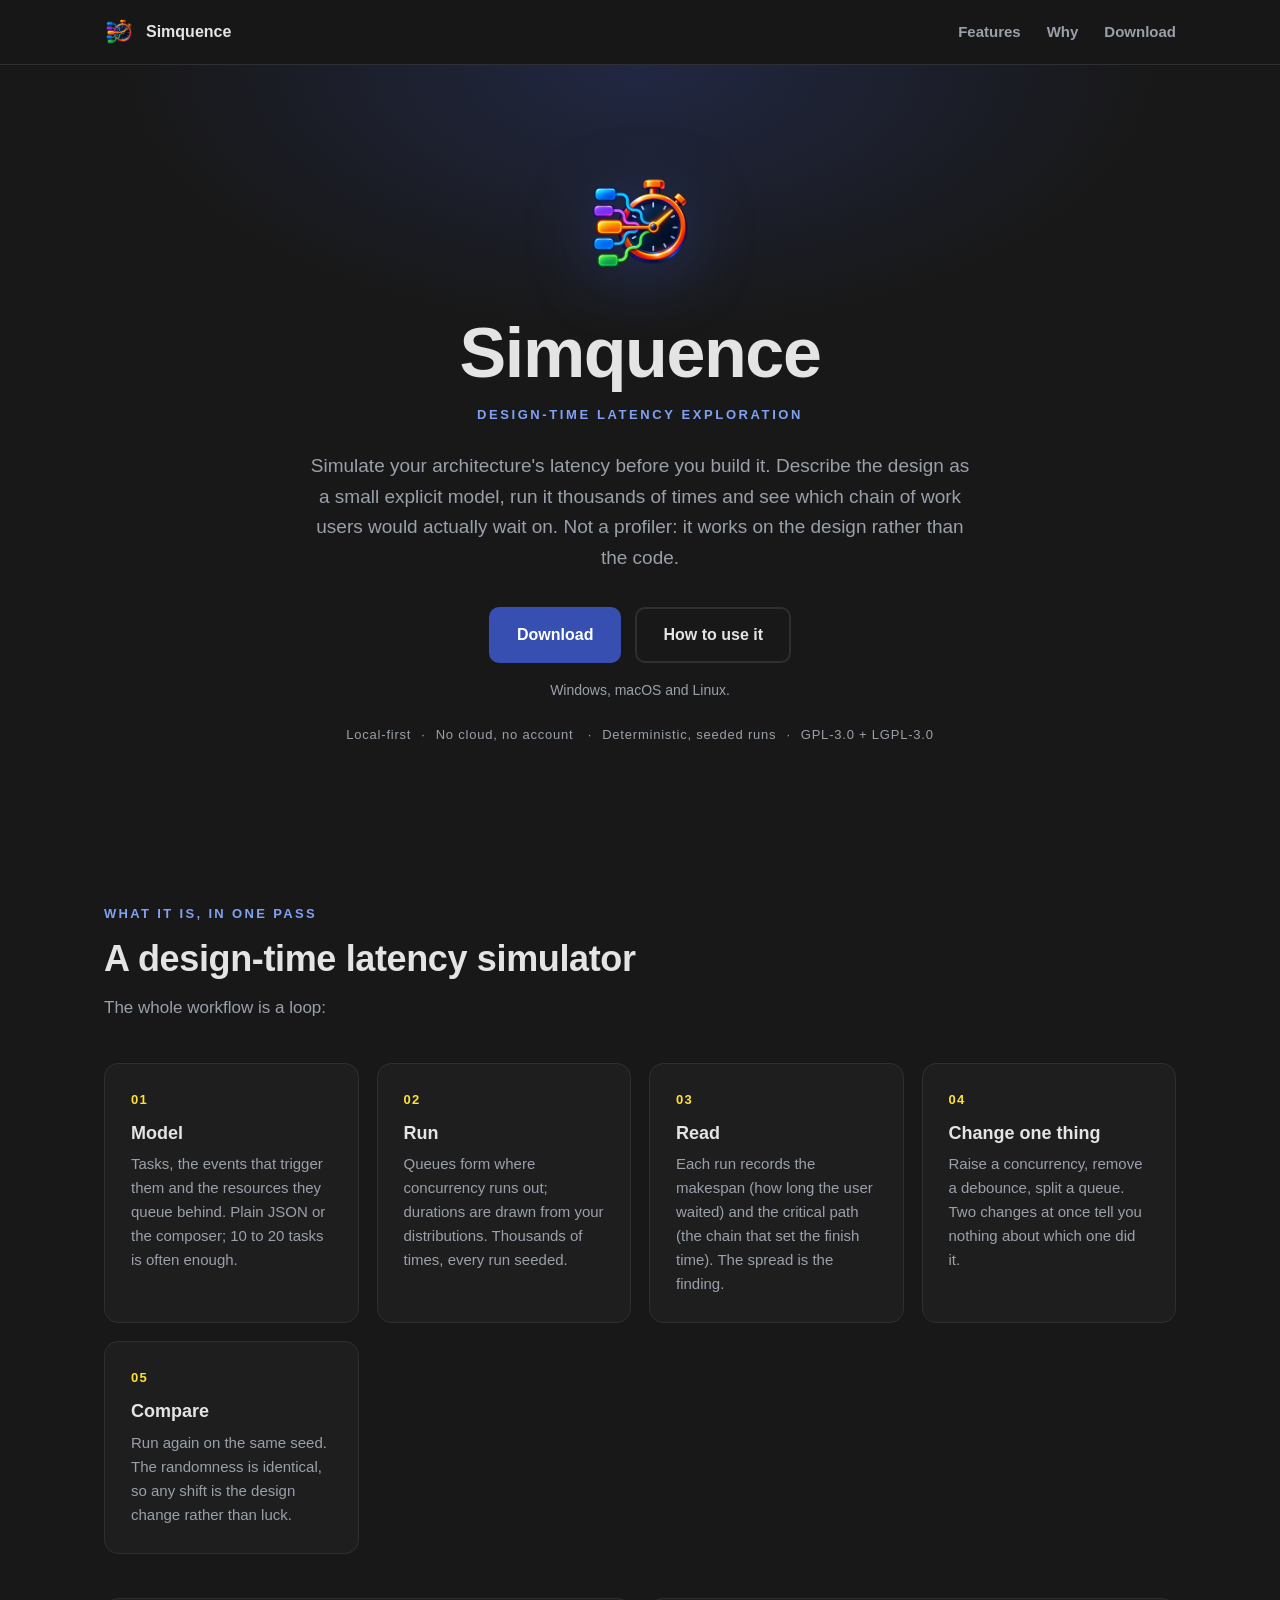
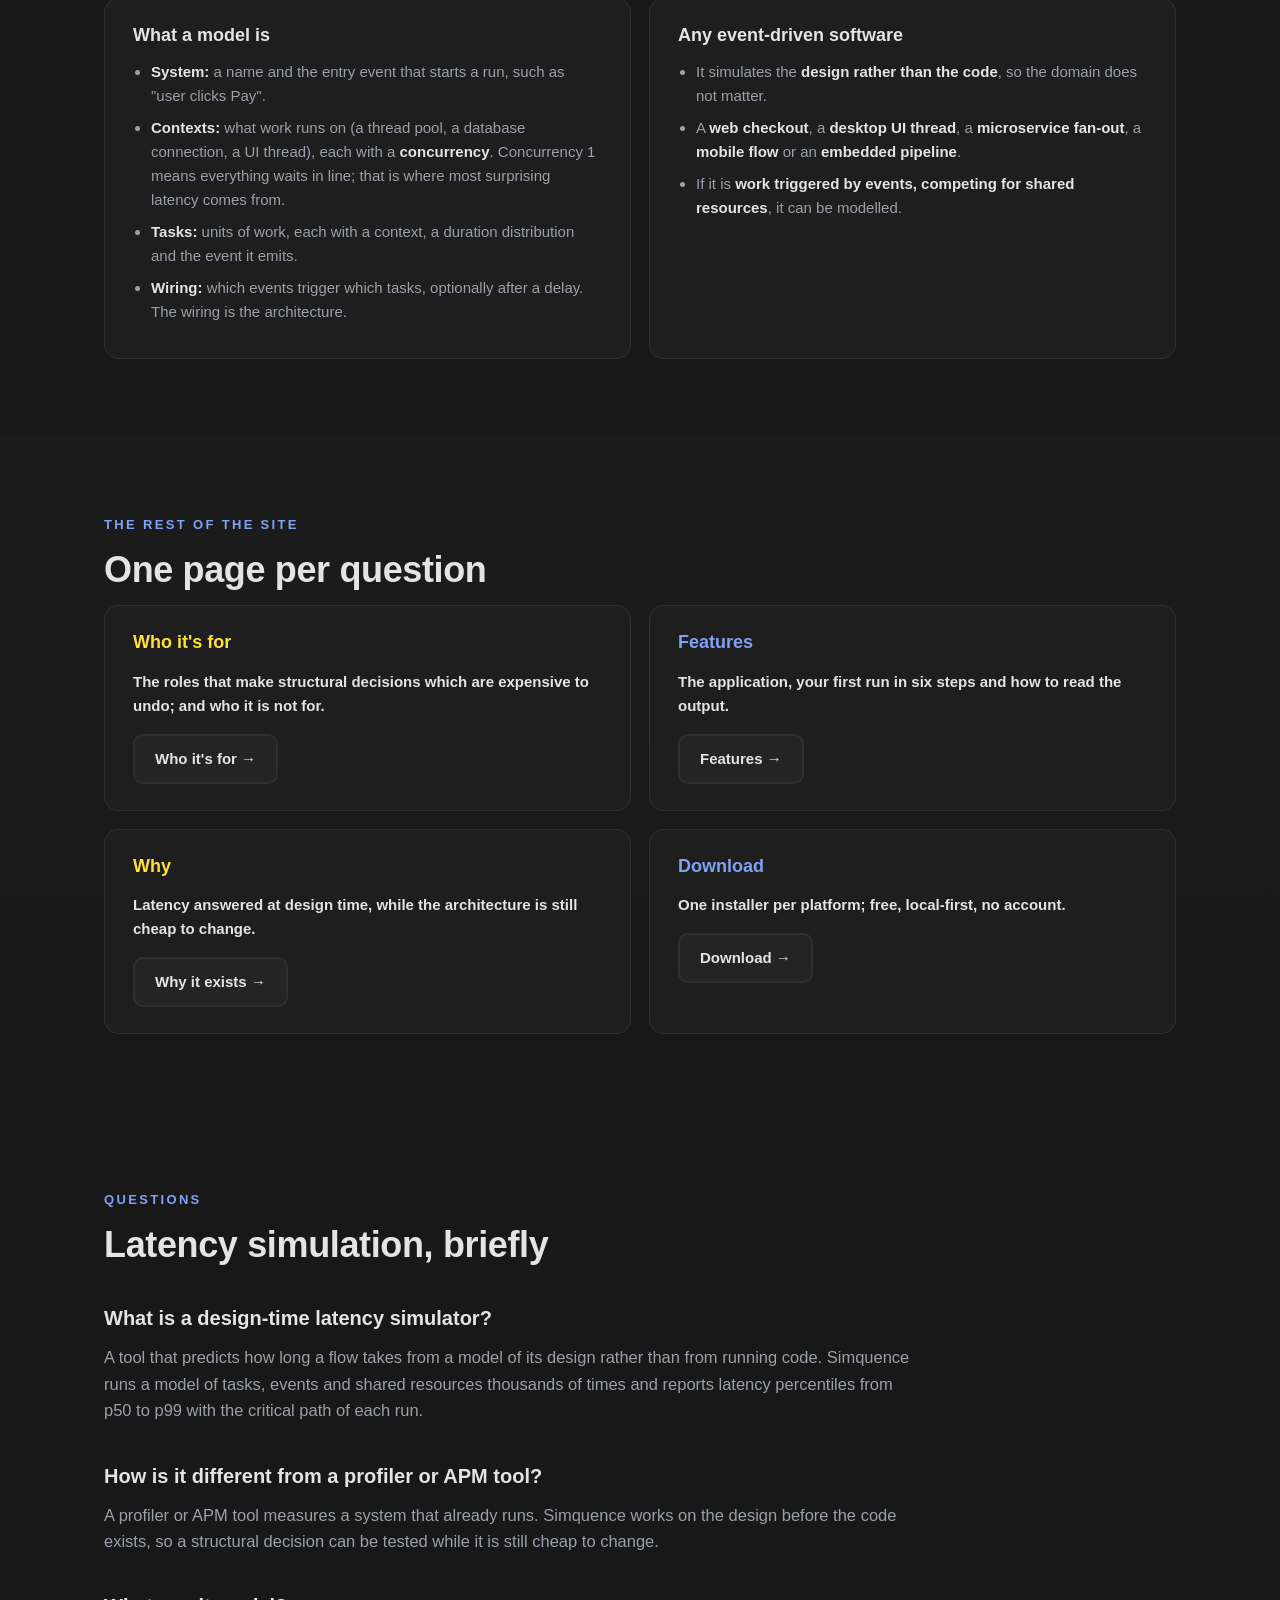
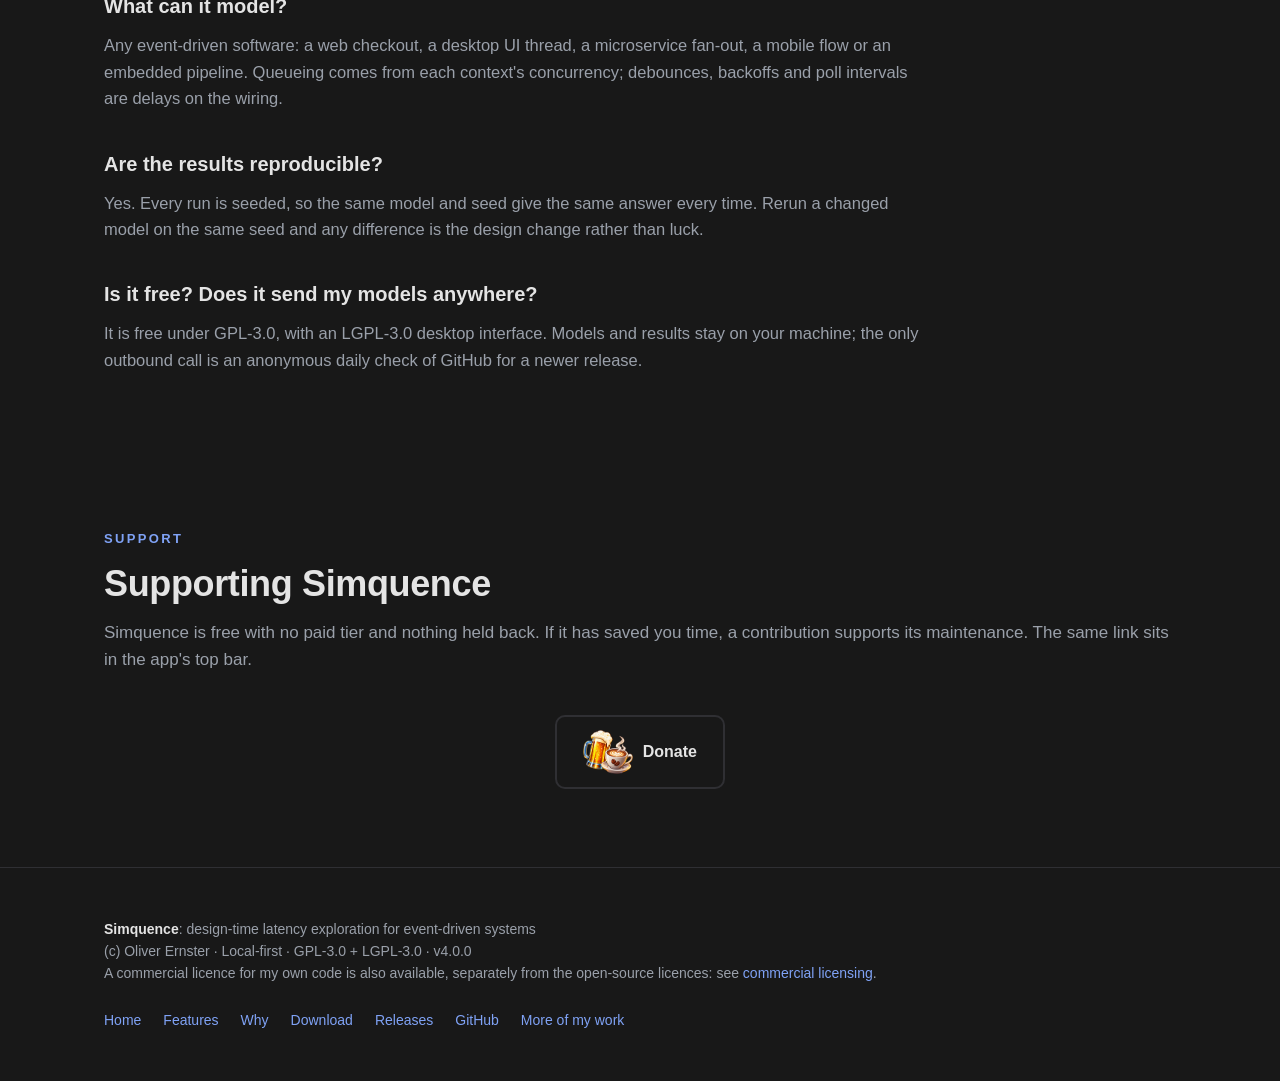
==== commit b7c7b031: "Tune simquence.com for search: one h1 per page, tighter titles, structured data and an FAQ Titles an" ====
--- a/docs/index.html
+++ b/docs/index.html
@@ -3,32 +3,39 @@
 <head>
 <meta charset="utf-8">
 <meta name="viewport" content="width=device-width, initial-scale=1">
-<title>Simquence: Design-Time Latency Exploration for Event-Driven Systems</title>
-<meta name="description" content="Simquence simulates explicit models of your software architecture (tasks, events, queues, contention) thousands of times, to show where users would wait and why, before the code exists.">
+<title>Simquence: Latency Simulator for Software Architecture</title>
+<meta name="description" content="Simulate an architecture&#x27;s latency before building it: model tasks, events and queues, run it thousands of times, read p50 to p99 and the critical path.">
 <meta name="author" content="Oliver Ernster">
 <meta name="robots" content="index, follow">
 <meta name="theme-color" content="#181818">
-<link rel="canonical" href="https://ernster.dev/Simquence/">
+<link rel="canonical" href="https://simquence.com/">
 <meta property="og:type" content="website">
 <meta property="og:site_name" content="Simquence">
-<meta property="og:title" content="Simquence: Design-Time Latency Exploration for Event-Driven Systems">
+<meta property="og:title" content="Simquence: Latency Simulator for Software Architecture">
 <meta property="og:description" content="Simquence simulates explicit models of your software architecture (tasks, events, queues, contention) thousands of times, to show where users would wait and why, before the code exists.">
-<meta property="og:url" content="https://ernster.dev/Simquence/">
-<meta property="og:image" content="https://ernster.dev/Simquence/assets/simquence-ui.png">
+<meta property="og:url" content="https://simquence.com/">
+<meta property="og:image" content="https://simquence.com/assets/simquence-ui.png">
 <meta property="og:image:alt" content="The Simquence UI showing a makespan distribution, critical-path frequencies and percentiles">
+<meta property="og:image:width" content="1392">
+<meta property="og:image:height" content="743">
+<meta property="og:image:type" content="image/png">
 <meta name="twitter:card" content="summary_large_image">
-<meta name="twitter:title" content="Simquence: Design-Time Latency Exploration">
+<meta name="twitter:title" content="Simquence: Latency Simulator for Software Architecture">
 <meta name="twitter:description" content="Simulate your architecture's latency before you build it. Models of tasks, events, queues and contention, run thousands of times to show where users would wait and why.">
-<meta name="twitter:image" content="https://ernster.dev/Simquence/assets/simquence-ui.png">
+<meta name="twitter:image" content="https://simquence.com/assets/simquence-ui.png">
+<meta name="twitter:image:alt" content="The Simquence UI showing a makespan distribution, critical-path frequencies and percentiles">
 <link rel="icon" type="image/png" href="assets/simquence.png">
+<link rel="apple-touch-icon" href="assets/simquence.png">
 <link rel="stylesheet" href="styles.css?v=5b699966d8">
-<script type="application/ld+json">{"@context": "https://schema.org", "@type": "SoftwareApplication", "name": "Simquence", "applicationCategory": "DeveloperApplication", "operatingSystem": "Windows, macOS, Linux", "description": "Simquence simulates explicit models of your software architecture (tasks, events, queues, contention) thousands of times, to show where users would wait and why, before the code exists.", "url": "https://ernster.dev/Simquence/", "image": "https://ernster.dev/Simquence/assets/simquence-ui.png", "isAccessibleForFree": true, "offers": {"@type": "Offer", "price": "0", "priceCurrency": "GBP"}, "author": {"@type": "Person", "name": "Oliver Ernster", "url": "https://www.crankthecode.com/"}, "audience": {"@type": "Audience", "audienceType": "Senior engineers, software architects, CTOs and technical leaders"}, "keywords": "latency, simulation, design-time, event-driven systems, architecture, critical path, percentiles, deterministic scheduling", "license": "https://www.gnu.org/licenses/gpl-3.0.html"}</script>
+<script type="application/ld+json">{"@context": "https://schema.org", "@type": "SoftwareApplication", "name": "Simquence", "alternateName": "LatencyLab", "applicationCategory": "DeveloperApplication", "applicationSubCategory": "Latency simulation", "operatingSystem": "Windows, macOS, Linux", "description": "Simquence simulates explicit models of your software architecture (tasks, events, queues, contention) thousands of times, to show where users would wait and why, before the code exists.", "url": "https://simquence.com/", "downloadUrl": "https://simquence.com/download.html", "installUrl": "https://simquence.com/download.html", "image": "https://simquence.com/assets/simquence-ui.png", "screenshot": ["https://simquence.com/assets/simquence-ui.png", "https://simquence.com/assets/simquence-compose.png", "https://simquence.com/assets/simquence-edit.png"], "featureList": ["Seeded, reproducible Monte Carlo latency simulation", "Makespan percentiles from p50 to p99", "Critical-path frequency across runs", "Queueing and contention through context concurrency", "Debounces, backoffs and poll intervals as delays on wiring", "Model Composer for writing models without hand-written JSON", "Command-line interface writing JSON and CSV results"], "isAccessibleForFree": true, "offers": {"@type": "Offer", "price": "0", "priceCurrency": "GBP"}, "author": {"@type": "Person", "name": "Oliver Ernster", "url": "https://ernster.dev/"}, "sameAs": ["https://github.com/oernster/Simquence"], "audience": {"@type": "Audience", "audienceType": "Senior engineers, software architects, CTOs and technical leaders"}, "keywords": "latency simulator, architecture simulation, design-time latency, p99 latency, critical path analysis, queueing simulation, event-driven systems, Monte Carlo simulation, performance modelling", "license": "https://www.gnu.org/licenses/gpl-3.0.html"}</script>
+<script type="application/ld+json">{"@context": "https://schema.org", "@type": "WebSite", "name": "Simquence", "url": "https://simquence.com/", "inLanguage": "en"}</script>
+<script type="application/ld+json">{"@context": "https://schema.org", "@type": "FAQPage", "mainEntity": [{"@type": "Question", "name": "What is a design-time latency simulator?", "acceptedAnswer": {"@type": "Answer", "text": "A tool that predicts how long a flow takes from a model of its design rather than from running code. Simquence runs a model of tasks, events and shared resources thousands of times and reports latency percentiles from p50 to p99 with the critical path of each run."}}, {"@type": "Question", "name": "How is it different from a profiler or APM tool?", "acceptedAnswer": {"@type": "Answer", "text": "A profiler or APM tool measures a system that already runs. Simquence works on the design before the code exists, so a structural decision can be tested while it is still cheap to change."}}, {"@type": "Question", "name": "What can it model?", "acceptedAnswer": {"@type": "Answer", "text": "Any event-driven software: a web checkout, a desktop UI thread, a microservice fan-out, a mobile flow or an embedded pipeline. Queueing comes from each context's concurrency; debounces, backoffs and poll intervals are delays on the wiring."}}, {"@type": "Question", "name": "Are the results reproducible?", "acceptedAnswer": {"@type": "Answer", "text": "Yes. Every run is seeded, so the same model and seed give the same answer every time. Rerun a changed model on the same seed and any difference is the design change rather than luck."}}, {"@type": "Question", "name": "Is it free? Does it send my models anywhere?", "acceptedAnswer": {"@type": "Answer", "text": "It is free under GPL-3.0, with an LGPL-3.0 desktop interface. Models and results stay on your machine; the only outbound call is an anonymous daily check of GitHub for a newer release."}}]}</script>
 </head>
 <body>
 <header class="nav">
   <div class="container nav-inner">
     <a class="brand" href="#top">
-      <img src="assets/simquence.png" alt="Simquence icon">Simquence</a>
+      <img src="assets/simquence.png" width="256" height="256" alt="Simquence icon">Simquence</a>
     <nav class="nav-links">
       <a href="features.html">Features</a>
       <a href="why.html">Why</a>
@@ -39,7 +46,7 @@
 <main id="top">
   <section class="hero">
     <div class="container">
-      <img class="logo" src="assets/simquence.png" alt="Simquence icon">
+      <img class="logo" src="assets/simquence.png" width="256" height="256" alt="Simquence icon">
       <h1>Simquence</h1>
       <div class="tagline">Design-Time Latency Exploration</div>
       <p class="lede">Simulate your architecture's latency before you build it.
@@ -122,6 +129,22 @@
       </div>
     </div>
   </section>
+  <section id="faq">
+    <div class="container prose">
+      <div class="eyebrow">Questions</div>
+      <h2 class="section-title">Latency simulation, briefly</h2>
+      <h3>What is a design-time latency simulator?</h3>
+      <p>A tool that predicts how long a flow takes from a model of its design rather than from running code. Simquence runs a model of tasks, events and shared resources thousands of times and reports latency percentiles from p50 to p99 with the critical path of each run.</p>
+      <h3>How is it different from a profiler or APM tool?</h3>
+      <p>A profiler or APM tool measures a system that already runs. Simquence works on the design before the code exists, so a structural decision can be tested while it is still cheap to change.</p>
+      <h3>What can it model?</h3>
+      <p>Any event-driven software: a web checkout, a desktop UI thread, a microservice fan-out, a mobile flow or an embedded pipeline. Queueing comes from each context's concurrency; debounces, backoffs and poll intervals are delays on the wiring.</p>
+      <h3>Are the results reproducible?</h3>
+      <p>Yes. Every run is seeded, so the same model and seed give the same answer every time. Rerun a changed model on the same seed and any difference is the design change rather than luck.</p>
+      <h3>Is it free? Does it send my models anywhere?</h3>
+      <p>It is free under GPL-3.0, with an LGPL-3.0 desktop interface. Models and results stay on your machine; the only outbound call is an anonymous daily check of GitHub for a newer release.</p>
+    </div>
+  </section>
   <section id="support">
     <div class="container">
       <div class="eyebrow">Support</div>
@@ -130,7 +153,7 @@
         has saved you time, a contribution supports its maintenance. The same link sits in the
         app's top bar.</p>
       <div class="cta">
-        <a class="btn btn-ghost btn-donate" href="https://www.paypal.com/ncp/payment/Y275VZ7R2NUNW"><img src="donate.png" alt="">Donate</a>
+        <a class="btn btn-ghost btn-donate" href="https://www.paypal.com/ncp/payment/XH6GACTK2PZU6"><img src="donate.png" width="133" height="116" alt="Donate">Donate</a>
       </div>
     </div>
   </section>
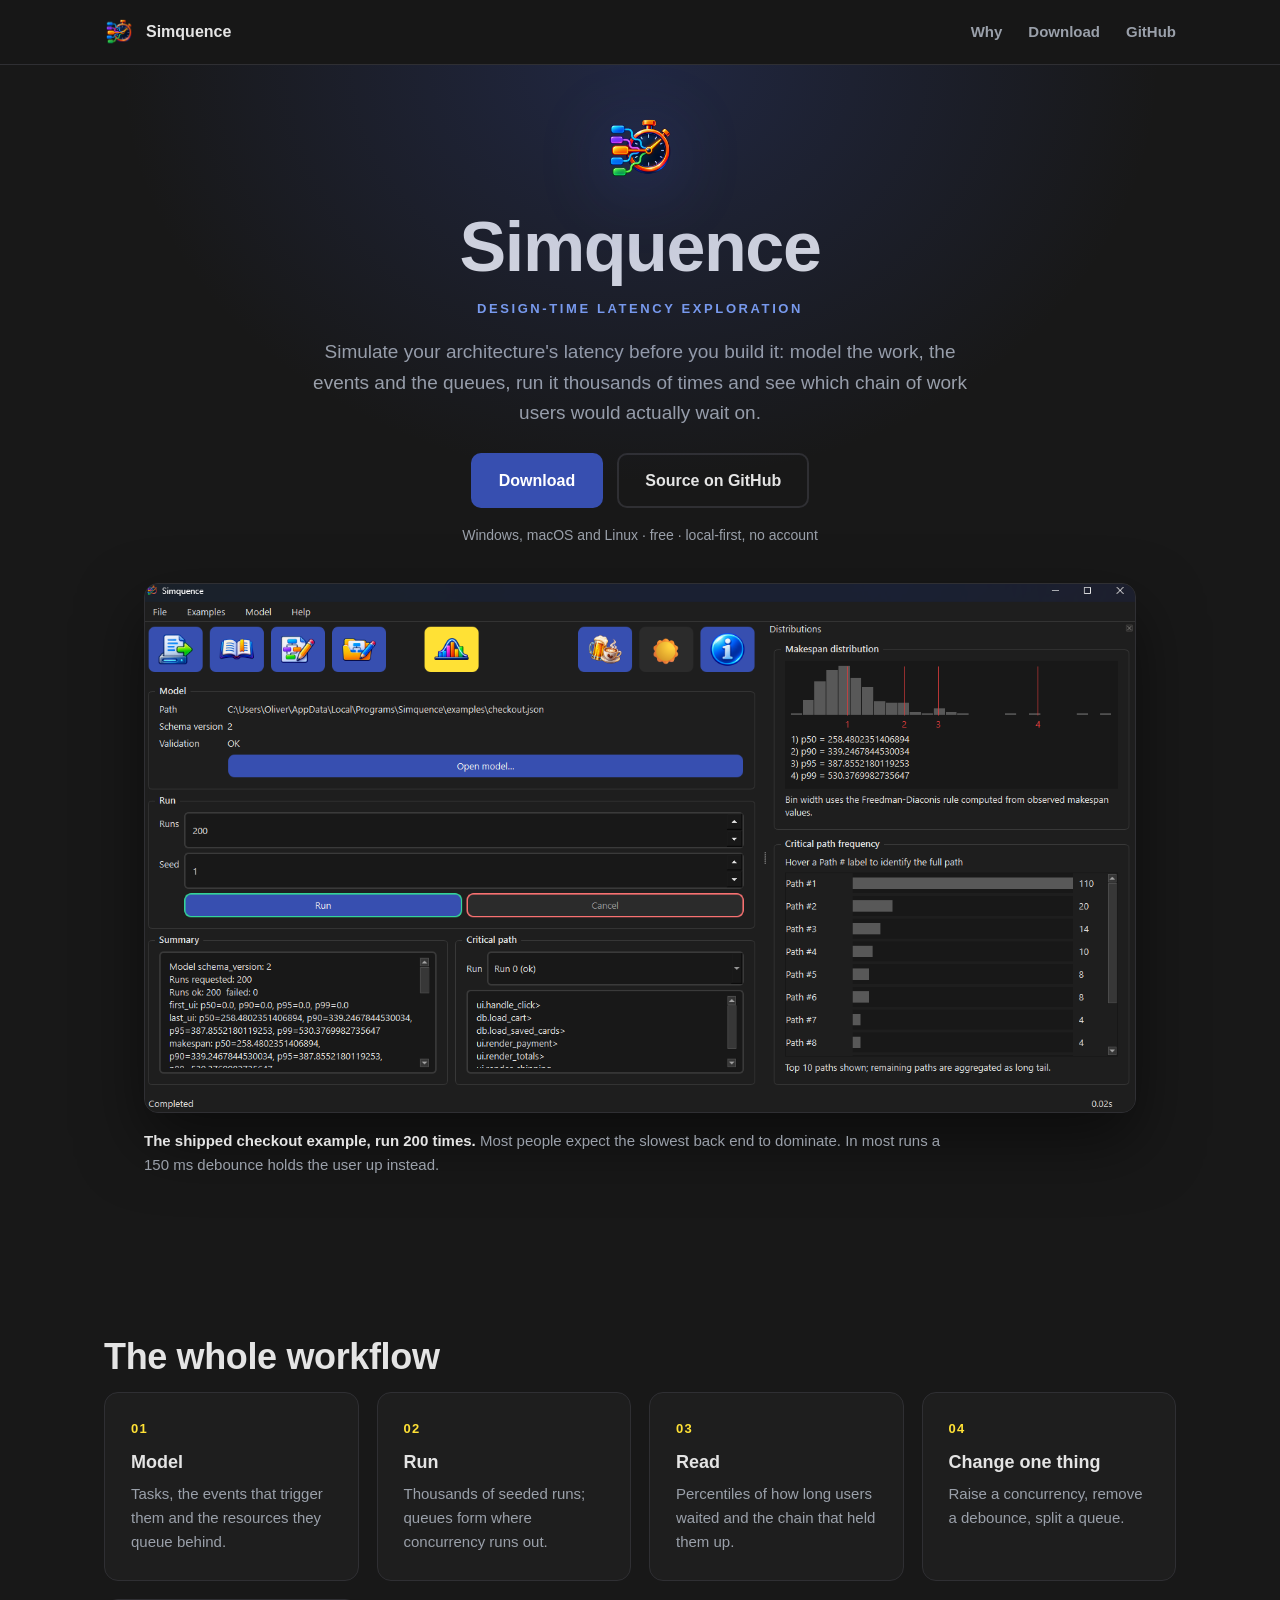
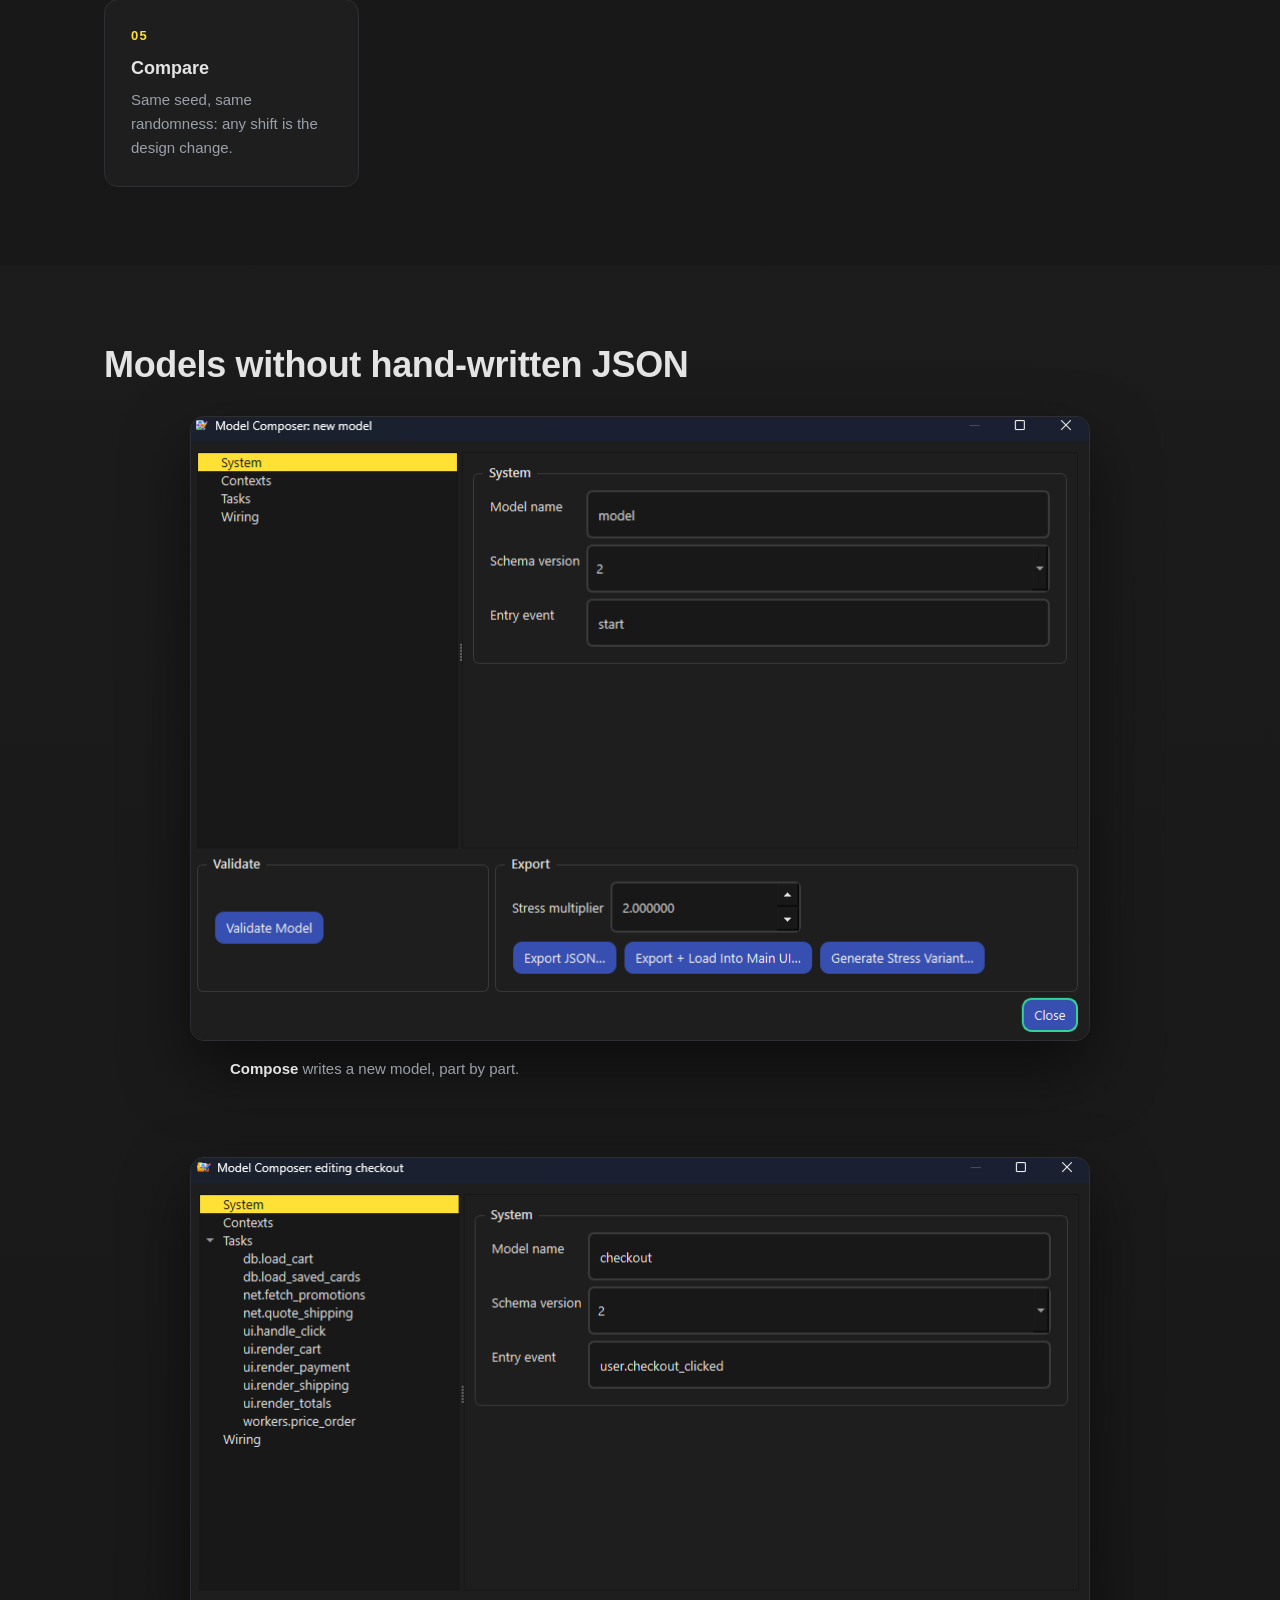
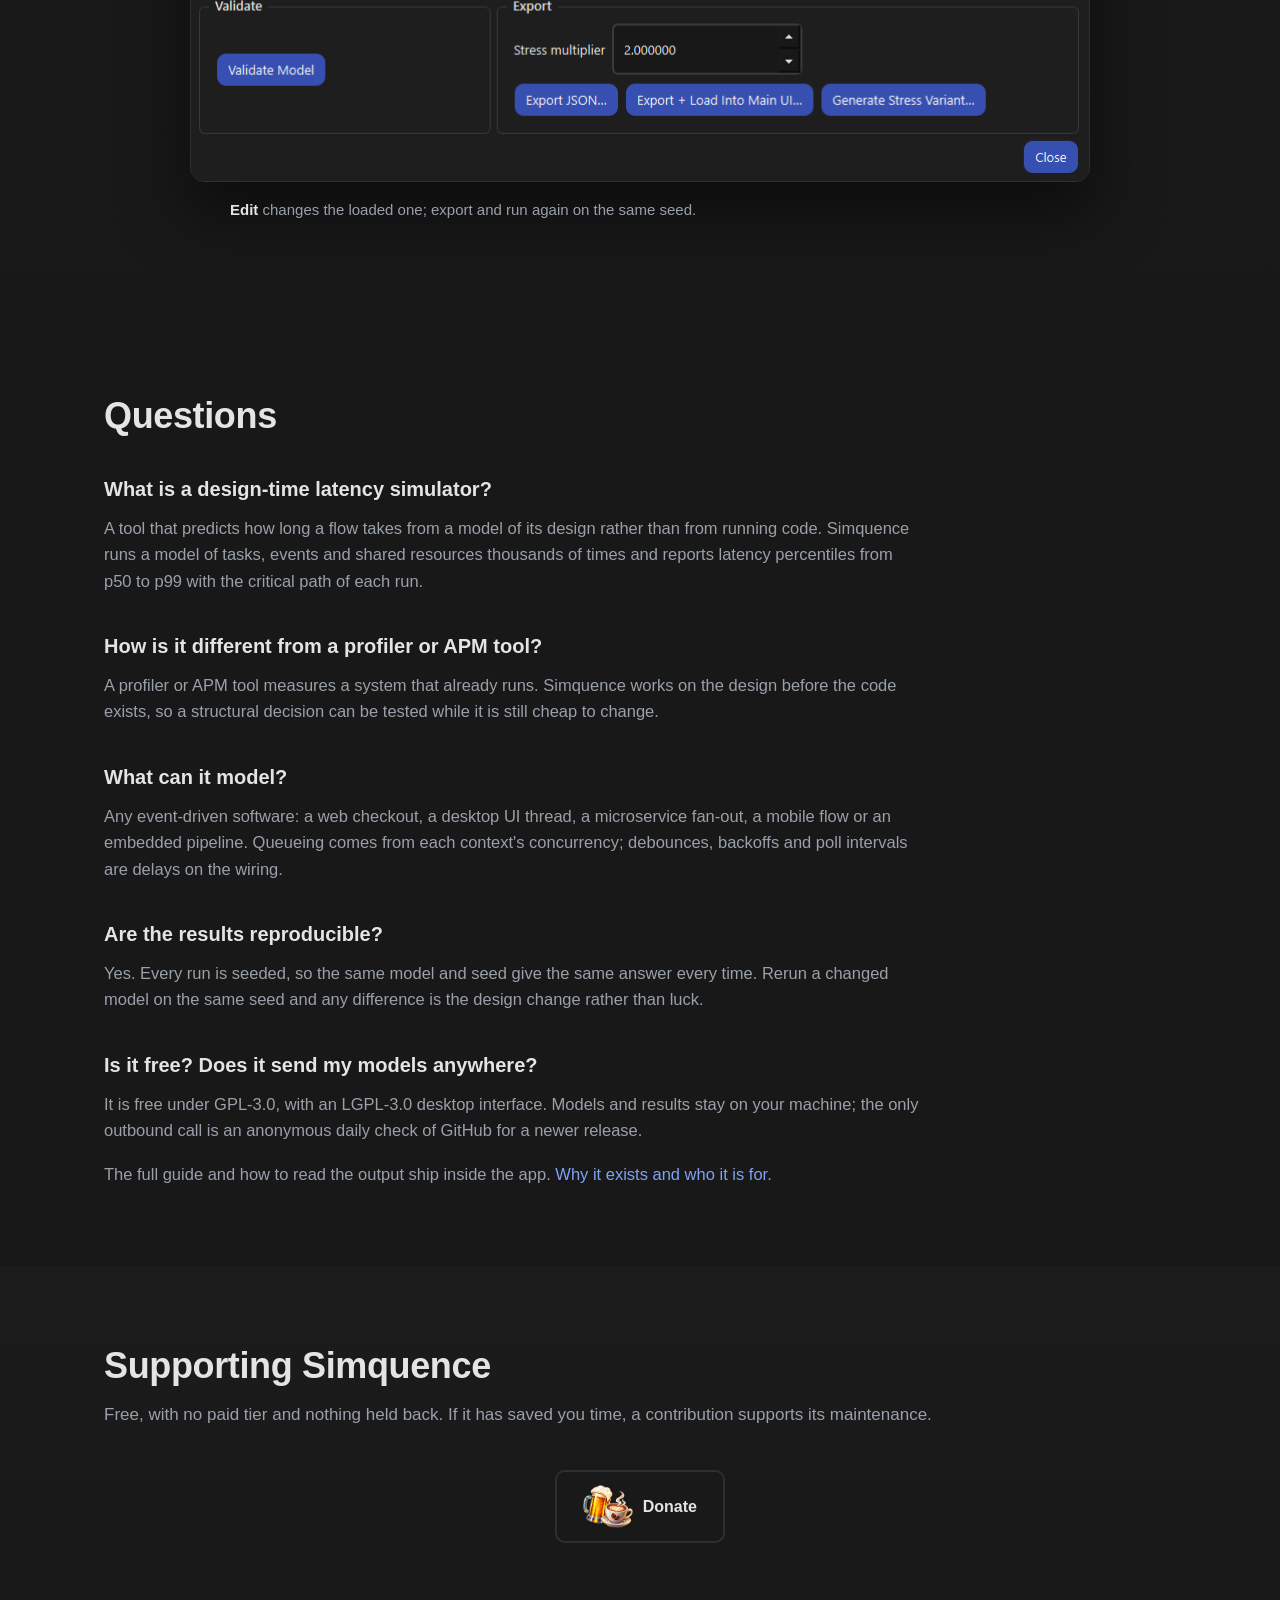
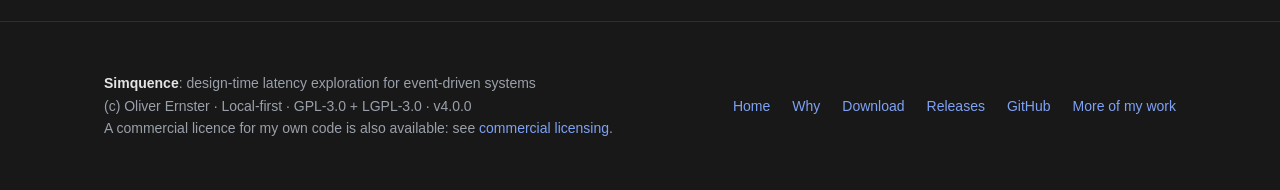
==== commit b5674ac7: "Cut simquence.com to three pages and open the home page on the app screenshot The home page leads wi" ====
--- a/docs/index.html
+++ b/docs/index.html
@@ -26,7 +26,7 @@
 <meta name="twitter:image:alt" content="The Simquence UI showing a makespan distribution, critical-path frequencies and percentiles">
 <link rel="icon" type="image/png" href="assets/simquence.png">
 <link rel="apple-touch-icon" href="assets/simquence.png">
-<link rel="stylesheet" href="styles.css?v=5b699966d8">
+<link rel="stylesheet" href="styles.css?v=fc1439b215">
 <script type="application/ld+json">{"@context": "https://schema.org", "@type": "SoftwareApplication", "name": "Simquence", "alternateName": "LatencyLab", "applicationCategory": "DeveloperApplication", "applicationSubCategory": "Latency simulation", "operatingSystem": "Windows, macOS, Linux", "description": "Simquence simulates explicit models of your software architecture (tasks, events, queues, contention) thousands of times, to show where users would wait and why, before the code exists.", "url": "https://simquence.com/", "downloadUrl": "https://simquence.com/download.html", "installUrl": "https://simquence.com/download.html", "image": "https://simquence.com/assets/simquence-ui.png", "screenshot": ["https://simquence.com/assets/simquence-ui.png", "https://simquence.com/assets/simquence-compose.png", "https://simquence.com/assets/simquence-edit.png"], "featureList": ["Seeded, reproducible Monte Carlo latency simulation", "Makespan percentiles from p50 to p99", "Critical-path frequency across runs", "Queueing and contention through context concurrency", "Debounces, backoffs and poll intervals as delays on wiring", "Model Composer for writing models without hand-written JSON", "Command-line interface writing JSON and CSV results"], "isAccessibleForFree": true, "offers": {"@type": "Offer", "price": "0", "priceCurrency": "GBP"}, "author": {"@type": "Person", "name": "Oliver Ernster", "url": "https://ernster.dev/"}, "sameAs": ["https://github.com/oernster/Simquence"], "audience": {"@type": "Audience", "audienceType": "Senior engineers, software architects, CTOs and technical leaders"}, "keywords": "latency simulator, architecture simulation, design-time latency, p99 latency, critical path analysis, queueing simulation, event-driven systems, Monte Carlo simulation, performance modelling", "license": "https://www.gnu.org/licenses/gpl-3.0.html"}</script>
 <script type="application/ld+json">{"@context": "https://schema.org", "@type": "WebSite", "name": "Simquence", "url": "https://simquence.com/", "inLanguage": "en"}</script>
 <script type="application/ld+json">{"@context": "https://schema.org", "@type": "FAQPage", "mainEntity": [{"@type": "Question", "name": "What is a design-time latency simulator?", "acceptedAnswer": {"@type": "Answer", "text": "A tool that predicts how long a flow takes from a model of its design rather than from running code. Simquence runs a model of tasks, events and shared resources thousands of times and reports latency percentiles from p50 to p99 with the critical path of each run."}}, {"@type": "Question", "name": "How is it different from a profiler or APM tool?", "acceptedAnswer": {"@type": "Answer", "text": "A profiler or APM tool measures a system that already runs. Simquence works on the design before the code exists, so a structural decision can be tested while it is still cheap to change."}}, {"@type": "Question", "name": "What can it model?", "acceptedAnswer": {"@type": "Answer", "text": "Any event-driven software: a web checkout, a desktop UI thread, a microservice fan-out, a mobile flow or an embedded pipeline. Queueing comes from each context's concurrency; debounces, backoffs and poll intervals are delays on the wiring."}}, {"@type": "Question", "name": "Are the results reproducible?", "acceptedAnswer": {"@type": "Answer", "text": "Yes. Every run is seeded, so the same model and seed give the same answer every time. Rerun a changed model on the same seed and any difference is the design change rather than luck."}}, {"@type": "Question", "name": "Is it free? Does it send my models anywhere?", "acceptedAnswer": {"@type": "Answer", "text": "It is free under GPL-3.0, with an LGPL-3.0 desktop interface. Models and results stay on your machine; the only outbound call is an anonymous daily check of GitHub for a newer release."}}]}</script>
@@ -37,102 +37,73 @@
     <a class="brand" href="#top">
       <img src="assets/simquence.png" width="256" height="256" alt="Simquence icon">Simquence</a>
     <nav class="nav-links">
-      <a href="features.html">Features</a>
       <a href="why.html">Why</a>
       <a href="download.html">Download</a>
+      <a href="https://github.com/oernster/Simquence">GitHub</a>
     </nav>
   </div>
 </header>
 <main id="top">
-  <section class="hero">
+  <section class="hero hero-shot">
     <div class="container">
       <img class="logo" src="assets/simquence.png" width="256" height="256" alt="Simquence icon">
       <h1>Simquence</h1>
       <div class="tagline">Design-Time Latency Exploration</div>
-      <p class="lede">Simulate your architecture's latency before you build it.
-        Describe the design as a small explicit model, run it thousands of times
-        and see which chain of work users would actually wait on. Not a
-        profiler: it works on the design rather than the code.</p>
+      <p class="lede">Simulate your architecture's latency before you build it: model the
+        work, the events and the queues, run it thousands of times and see which chain
+        of work users would actually wait on.</p>
       <div class="cta">
         <a class="btn btn-primary" href="download.html">Download</a>
-        <a class="btn btn-ghost" href="guide.html">How to use it</a>
+        <a class="btn btn-ghost" href="https://github.com/oernster/Simquence">Source on GitHub</a>
       </div>
-      <p class="release-note">Windows, macOS and Linux.</p>
-      <div class="badges">
-        <span>Local-first</span>·<span>No cloud, no account</span>
-        ·<span>Deterministic, seeded runs</span>·<span>GPL-3.0 + LGPL-3.0</span>
+      <p class="release-note">Windows, macOS and Linux · free · local-first, no account</p>
+        <figure class="shot" id="ui">
+          <div class="frame">
+            <img src="assets/simquence-ui.png" width="1392" height="743" alt="The Simquence UI showing a makespan distribution, critical-path frequencies, percentiles and the dominant critical path">
+          </div>
+          <figcaption><b>The shipped checkout example, run 200 times.</b> Most people
+            expect the slowest back end to dominate. In most runs a 150&nbsp;ms debounce
+            holds the user up instead.</figcaption>
+        </figure>
+    </div>
+  </section>
+
+  <section id="loop">
+    <div class="container">
+      <h2 class="section-title">The whole workflow</h2>
+      <div class="features">
+        <div class="feature"><div class="fnum">01</div><h3>Model</h3><p>Tasks, the events that trigger them and the resources they queue behind.</p></div>
+        <div class="feature"><div class="fnum">02</div><h3>Run</h3><p>Thousands of seeded runs; queues form where concurrency runs out.</p></div>
+        <div class="feature"><div class="fnum">03</div><h3>Read</h3><p>Percentiles of how long users waited and the chain that held them up.</p></div>
+        <div class="feature"><div class="fnum">04</div><h3>Change one thing</h3><p>Raise a concurrency, remove a debounce, split a queue.</p></div>
+        <div class="feature"><div class="fnum">05</div><h3>Compare</h3><p>Same seed, same randomness: any shift is the design change.</p></div>
       </div>
     </div>
   </section>
 
-  <section id="onepass">
+  <section id="composer" class="alt">
     <div class="container">
-      <div class="eyebrow">What it is, in one pass</div>
-      <h2 class="section-title">A design-time latency simulator</h2>
-      <p class="section-sub">The whole workflow is a loop:</p>
-      <div class="features">
-        <div class="feature"><div class="fnum">01</div><h3>Model</h3><p>Tasks, the events that trigger them and the resources they queue behind. Plain JSON or the composer; 10 to 20 tasks is often enough.</p></div>
-        <div class="feature"><div class="fnum">02</div><h3>Run</h3><p>Queues form where concurrency runs out; durations are drawn from your distributions. Thousands of times, every run seeded.</p></div>
-        <div class="feature"><div class="fnum">03</div><h3>Read</h3><p>Each run records the makespan (how long the user waited) and the critical path (the chain that set the finish time). The spread is the finding.</p></div>
-        <div class="feature"><div class="fnum">04</div><h3>Change one thing</h3><p>Raise a concurrency, remove a debounce, split a queue. Two changes at once tell you nothing about which one did it.</p></div>
-        <div class="feature"><div class="fnum">05</div><h3>Compare</h3><p>Run again on the same seed. The randomness is identical, so any shift is the design change rather than luck.</p></div>
-      </div>
-      <div class="split">
-        <div class="panel">
-          <h3>What a model is</h3>
-          <ul>
-            <li><b>System:</b> a name and the entry event that starts a run, such as "user clicks Pay".</li>
-            <li><b>Contexts:</b> what work runs on (a thread pool, a database connection, a UI thread), each with a <b>concurrency</b>. Concurrency 1 means everything waits in line; that is where most surprising latency comes from.</li>
-            <li><b>Tasks:</b> units of work, each with a context, a duration distribution and the event it emits.</li>
-            <li><b>Wiring:</b> which events trigger which tasks, optionally after a delay. The wiring is the architecture.</li>
-          </ul>
-        </div>
-        <div class="panel">
-          <h3>Any event-driven software</h3>
-          <ul>
-            <li>It simulates the <b>design rather than the code</b>, so the domain does not matter.</li>
-            <li>A <b>web checkout</b>, a <b>desktop UI thread</b>, a <b>microservice fan-out</b>, a <b>mobile flow</b> or an <b>embedded pipeline</b>.</li>
-            <li>If it is <b>work triggered by events, competing for shared resources</b>, it can be modelled.</li>
-          </ul>
-        </div>
+      <h2 class="section-title">Models without hand-written JSON</h2>
+      <div class="shots">
+        <figure class="shot narrow">
+          <div class="frame">
+            <img loading="lazy" src="assets/simquence-compose.png" width="895" height="621" alt="The Model Composer titled new model, showing the System pane with the default model name, schema version and entry event">
+          </div>
+          <figcaption><b>Compose</b> writes a new model, part by part.</figcaption>
+        </figure>
+        <figure class="shot narrow">
+          <div class="frame">
+            <img loading="lazy" src="assets/simquence-edit.png" width="896" height="621" alt="The Model Composer titled editing checkout, showing the checkout model's System pane; its ten tasks are listed in the tree on the left">
+          </div>
+          <figcaption><b>Edit</b> changes the loaded one; export and run again on the same seed.</figcaption>
+        </figure>
       </div>
     </div>
   </section>
 
-  <section id="explore" class="alt">
-    <div class="container">
-      <div class="eyebrow">The rest of the site</div>
-      <h2 class="section-title">One page per question</h2>
-      <div class="split">
-        <div class="panel is-for">
-          <h3>Who it's for</h3>
-          <p>The roles that make <b>structural decisions</b> which are expensive to undo; and who it is not for.</p>
-          <p><a class="btn btn-panel" href="who.html">Who it's for &rarr;</a></p>
-        </div>
-        <div class="panel not-for">
-          <h3>Features</h3>
-          <p>The application, <b>your first run in six steps</b> and how to read the output.</p>
-          <p><a class="btn btn-panel" href="features.html">Features &rarr;</a></p>
-        </div>
-      </div>
-      <div class="split">
-        <div class="panel is-for">
-          <h3>Why</h3>
-          <p>Latency answered at design time, while the architecture is still cheap to change.</p>
-          <p><a class="btn btn-panel" href="why.html">Why it exists &rarr;</a></p>
-        </div>
-        <div class="panel not-for">
-          <h3>Download</h3>
-          <p><b>One installer per platform</b>; free, local-first, no account.</p>
-          <p><a class="btn btn-panel" href="download.html">Download &rarr;</a></p>
-        </div>
-      </div>
-    </div>
-  </section>
   <section id="faq">
     <div class="container prose">
-      <div class="eyebrow">Questions</div>
-      <h2 class="section-title">Latency simulation, briefly</h2>
+      <h2 class="section-title">Questions</h2>
       <h3>What is a design-time latency simulator?</h3>
       <p>A tool that predicts how long a flow takes from a model of its design rather than from running code. Simquence runs a model of tasks, events and shared resources thousands of times and reports latency percentiles from p50 to p99 with the critical path of each run.</p>
       <h3>How is it different from a profiler or APM tool?</h3>
@@ -143,15 +114,15 @@
       <p>Yes. Every run is seeded, so the same model and seed give the same answer every time. Rerun a changed model on the same seed and any difference is the design change rather than luck.</p>
       <h3>Is it free? Does it send my models anywhere?</h3>
       <p>It is free under GPL-3.0, with an LGPL-3.0 desktop interface. Models and results stay on your machine; the only outbound call is an anonymous daily check of GitHub for a newer release.</p>
+      <p>The full guide and how to read the output ship inside the app. <a href="why.html">Why it exists and who it is for</a>.</p>
     </div>
   </section>
-  <section id="support">
+
+  <section id="support" class="alt">
     <div class="container">
-      <div class="eyebrow">Support</div>
       <h2 class="section-title">Supporting Simquence</h2>
-      <p class="section-sub">Simquence is free with no paid tier and nothing held back. If it
-        has saved you time, a contribution supports its maintenance. The same link sits in the
-        app's top bar.</p>
+      <p class="section-sub">Free, with no paid tier and nothing held back. If it has saved you
+        time, a contribution supports its maintenance.</p>
       <div class="cta">
         <a class="btn btn-ghost btn-donate" href="https://www.paypal.com/ncp/payment/XH6GACTK2PZU6"><img src="donate.png" width="133" height="116" alt="Donate">Donate</a>
       </div>
@@ -163,11 +134,10 @@
     <div>
       <strong>Simquence</strong>: design-time latency exploration for event-driven systems<br>
       (c) Oliver Ernster · Local-first · GPL-3.0 + LGPL-3.0 · v<!--VERSION-->4.0.0<!--/VERSION--><br>
-      A commercial licence for my own code is also available, separately from the open-source licences: see <a href="https://ernster.dev/commercial-licensing.html">commercial licensing</a>.
+      A commercial licence for my own code is also available: see <a href="https://ernster.dev/commercial-licensing.html">commercial licensing</a>.
     </div>
     <div class="footer-links">
       <a href="./">Home</a>
-      <a href="features.html">Features</a>
       <a href="why.html">Why</a>
       <a href="download.html">Download</a>
       <a href="https://github.com/oernster/Simquence/releases">Releases</a>
--- a/docs/styles.css
+++ b/docs/styles.css
@@ -69,6 +69,13 @@
   padding: 104px 0 80px;
   overflow: hidden;
 }
+/* The home page's hero carries the app screenshot, so the first screen shows
+   the product rather than only words about it. */
+.hero.hero-shot { padding: 48px 0 64px; }
+.hero.hero-shot .logo { width: 72px; height: 72px; margin-bottom: 12px; }
+.hero.hero-shot .lede { margin-top: 18px; }
+.hero.hero-shot .cta { margin-top: 24px; }
+.hero.hero-shot .shot { margin-top: 36px; text-align: left; }
 .hero::before {
   content: "";
   position: absolute;
